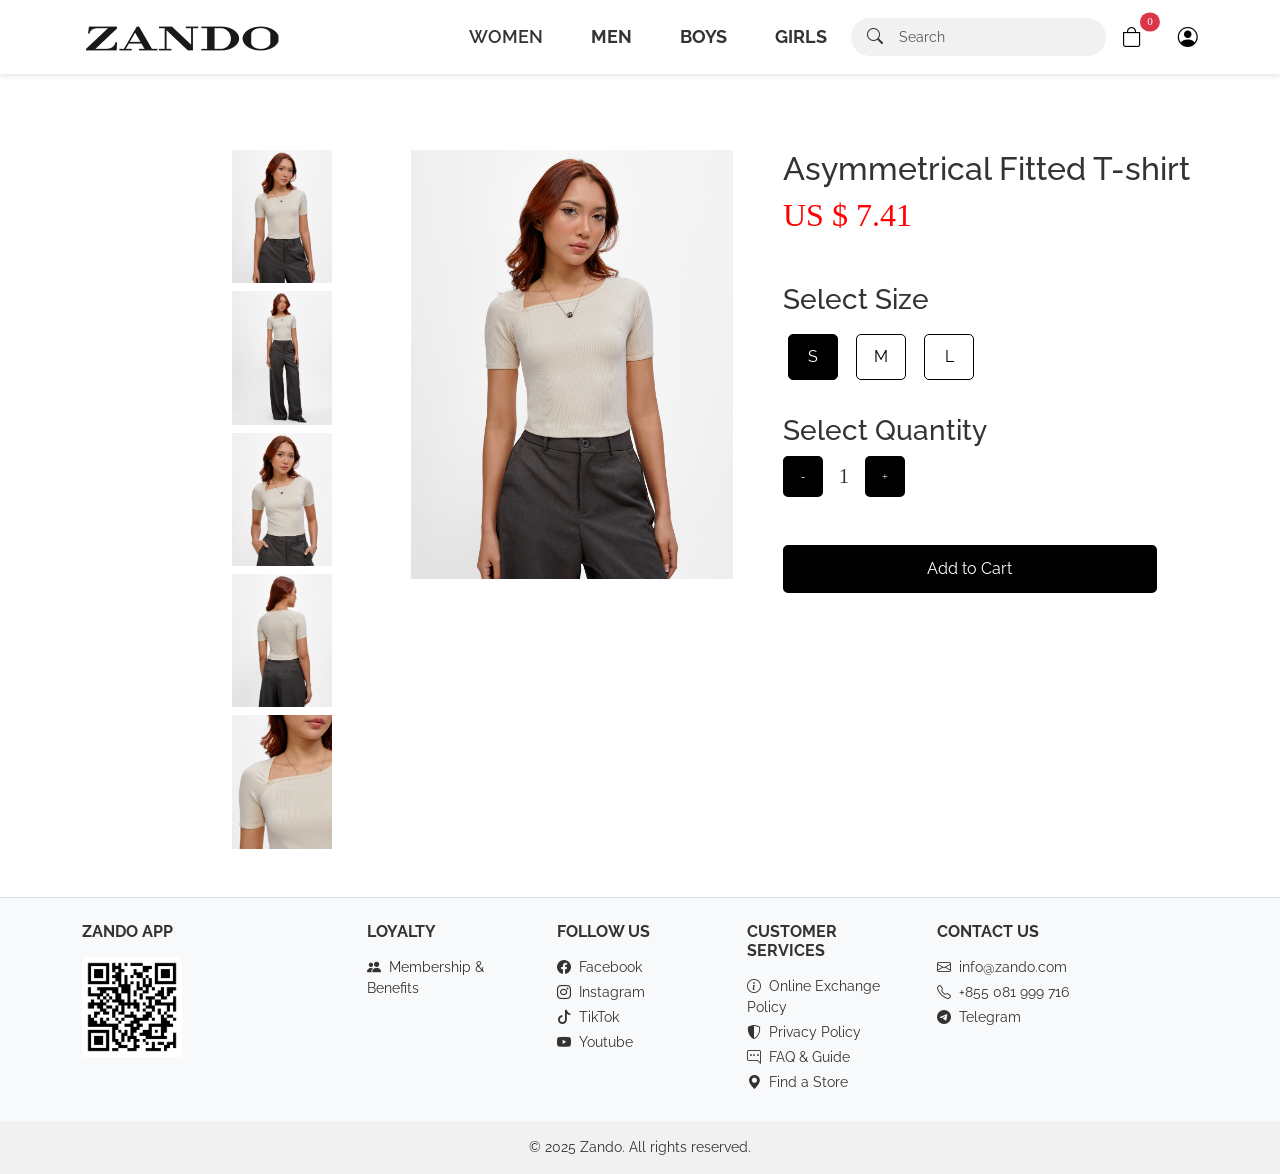
==== data.html @ 11d81c03 "Initial commit" ====
<!DOCTYPE html>
<html lang="en">

<head>
  <meta charset="UTF-8" />
  <meta name="viewport" content="width=device-width, initial-scale=1.0" />
  <title>Document</title>
  <link href="https://cdn.jsdelivr.net/npm/bootstrap@5.3.3/dist/css/bootstrap.min.css" rel="stylesheet">
  <link href="https://fonts.googleapis.com/css2?family=Raleway:wght@400;600&display=swap" rel="stylesheet">
  <link href="https://cdn.jsdelivr.net/npm/bootstrap-icons@1.10.5/font/bootstrap-icons.css" rel="stylesheet">
  <link href="https://cdn.jsdelivr.net/npm/aos@2.3.4/dist/aos.css" rel="stylesheet">
  <link rel="stylesheet" href="https://unpkg.com/swiper/swiper-bundle.min.css" />
  <link href="https://cdn.jsdelivr.net/npm/bootstrap@5.3.2/dist/css/bootstrap.min.css" rel="stylesheet">
  <script src="https://cdn.jsdelivr.net/npm/bootstrap@5.3.2/dist/js/bootstrap.bundle.min.js"></script>
  <link href="new_style.css" rel="stylesheet">
  <link rel="stylesheet" href="data.css" />
  <link rel="stylesheet" href="new_style.css" />
</head>

<body>
  <!-- Navbar -->
  <nav class="navbar navbar-expand-lg py-3">
    <div class="container d-flex justify-content-between align-items-center">
      <a class="navbar-brand" href="index.html"><img src="Pics/zando-logo-small.png" class="navbar-logo" /></a>

      <!-- Desktop Menu -->
      <div class="d-none d-lg-flex align-items-center" id="desktopMenu">
        <div class="collapse navbar-collapse" id="navbarContent">
          <ul class="navbar-nav gap-3">
            <li class="nav-item dropdown position-static">
              <a class="nav-link" href="#" role="button" style=" font-family: 'Raleway', sans-serif;">WOMEN</a>
              <div class="dropdown-mega container-fluid">
                <div class="row">
                  <div class="col">
                    <!-- <h6>Clothing</h6>
                  <a class="dropdown-item" href="#">All</a>
                  <a class="dropdown-item" href="#">Jeans</a>
                  <a class="dropdown-item" href="#">Tops</a>
                  <a class="dropdown-item" href="#">Dresses</a>
                  <a class="dropdown-item" href="#">Sportwear</a> -->
                  </div>
                  <div class="col">
                    <h6>Clothing</h6>
                    <a class="dropdown-item" href="NewInWomenAll.html">All</a>
                    <a class="dropdown-item" href="">Jeans</a>
                    <a class="dropdown-item" href="#">Tops</a>
                    <a class="dropdown-item" href="#">Dresses</a>
                    <a class="dropdown-item" href="#">Sportwear</a>
                  </div>
                  <div class="col">
                    <h6>Accessories</h6>
                    <a class="dropdown-item" href="#">All</a>
                    <a class="dropdown-item" href="#">Bags</a>
                    <a class="dropdown-item" href="#">Belts</a>
                    <a class="dropdown-item" href="#">Caps & Hats</a>
                  </div>
                </div>
              </div>
            </li>
            <li class="nav-item dropdown position-static">
              <a class="nav-link fw-bold" href="#" role="button">MEN</a>
              <div class="dropdown-mega container-fluid">
                <div class="row">
                  <div class="col">
                    <!-- <h6>New In</h6>
                  <a class="dropdown-item" href="#">All</a>
                  <a class="dropdown-item" href="#">Lifestyle</a>
                  <a class="dropdown-item" href="#">Casual</a>
                  <a class="dropdown-item" href="#">Sportlife</a> -->
                  </div>
                  <div class="col">
                    <h6>Clothing</h6>
                    <a class="dropdown-item" href="#">All</a>
                    <a class="dropdown-item" href="#">Jeans</a>
                    <a class="dropdown-item" href="#">T-Shirt</a>
                    <a class="dropdown-item" href="#">Sportwear</a>
                    <a class="dropdown-item" href="#">Jackets</a>
                  </div>
                  <div class="col">
                    <h6>Accessories</h6>
                    <a class="dropdown-item" href="#">All</a>
                    <a class="dropdown-item" href="#">Backpacks</a>
                    <a class="dropdown-item" href="#">Belts</a>
                    <a class="dropdown-item" href="#">Caps & Hats</a>
                  </div>
                </div>
              </div>
            </li>
            <li class="nav-item dropdown position-static">
              <a class="nav-link fw-bold" href="#" role="button">BOYS</a>
              <div class="dropdown-mega container-fluid">
                <div class="row">
                  <div class="col">
                    <!-- <h6>New In</h6>
                  <a class="dropdown-item" href="#">All</a>
                  <a class="dropdown-item" href="#">Lifestyle</a>
                  <a class="dropdown-item" href="#">Casual</a>
                  <a class="dropdown-item" href="#">Sportlife</a> -->
                  </div>
                  <div class="col">
                    <h6>Clothing</h6>
                    <a class="dropdown-item" href="#">T-Shirts</a>
                    <a class="dropdown-item" href="#">Shorts</a>
                    <a class="dropdown-item" href="#">Jackets</a>
                  </div>
                  <div class="col">
                    <h6>Shoes</h6>
                    <a class="dropdown-item" href="#">Sneakers</a>
                  </div>
                </div>
              </div>
            </li>
            <li class="nav-item dropdown position-static">
              <a class="nav-link fw-bold" href="#" role="button">GIRLS</a>
              <div class="dropdown-mega container-fluid">
                <div class="row">
                  <div class="col">
                    <!-- <h6>New In</h6>
                  <a class="dropdown-item" href="#">All</a>
                  <a class="dropdown-item" href="#">Lifestyle</a>
                  <a class="dropdown-item" href="#">Casual</a>
                  <a class="dropdown-item" href="#">Sportlife</a> -->
                  </div>
                  <div class="col">
                    <h6>Clothing</h6>
                    <a class="dropdown-item" href="#">Dresses</a>
                    <a class="dropdown-item" href="#">Jeans</a>
                    <a class="dropdown-item" href="#">Shirts</a>
                  </div>
                  <div class="col">
                    <h6>Shoes</h6>
                    <a class="dropdown-item" href="#">Sandals</a>
                    <a class="dropdown-item" href="#">Sneakers</a>
                  </div>
                </div>
              </div>
            </li>
          </ul>
        </div>

        <div class="d-flex align-items-center gap-3">
          <!-- Search Bar -->
          <div class="position-relative">
            <input type="text" class="form-control search-input-desktop ps-5" placeholder="Search"
              data-bs-toggle="modal" data-bs-target="#searchModal" readonly />
            <i class="bi bi-search position-absolute top-50 start-0 translate-middle-y ms-3"></i>
          </div>

          <!-- Cart Icon with Badge -->
          <a class="position-relative" data-bs-toggle="offcanvas" href="#cartOffcanvas" role="button"
            aria-controls="cartOffcanvas">
            <i class="bi bi-bag me-2 fs-5" style="color: black;"></i>
            <span id="cart-count"
              class="position-absolute top-0 start-100 translate-middle badge rounded-pill bg-danger cart-number fw-light">
              0
            </span>

          </a>

          <a href="#" class="cart-icon"><i class="bi bi-person-circle fs-5" style="color: black;"
              onclick="openModal()"></i></a>
        </div>

        <!-- Hamburger (Mobile Only) -->
        <button class="navbar-toggler text-black d-lg-none" type="button" onclick="toggleMenu()">☰</button>
      </div>
  </nav>
  <!-- Fullscreen Mobile Menu -->
  <div class="fullscreen-menu d-lg-none" id="fullscreenMenu">
    <div class="search-bar position-relative">
      <input type="text" class="search-input ps-5" placeholder="Search">
      <i class="bi bi-search position-absolute top-50 start-0 translate-middle-y ms-3"></i>
    </div>
    <span class="close-btn" onclick="toggleMenu()">✖️</span>
    <ul class="text-center mt-5">
      <li><a href="#" class="nav-link">WOMEN</a></li>
      <li><a href="#" class="nav-link">MEN</a></li>
      <li><a href="#" class="nav-link">BOYS</a></li>
      <li><a href="#" class="nav-link">GIRLS</a></li>
      <li><a href="#" class="nav-link">LOGIN</a></li>
      <li><a href="#" class="nav-link">REGISTER</a></li>
    </ul>
  </div>

  <!-- Modal -->
  <div class="modal fade" id="searchModal" tabindex="-1" aria-hidden="true">
    <div class="modal-dialog" style="max-width: 100%; margin: 0;">
      <div class="modal-content border-0 rounded-0" style="height: 20vh;">
        <div class="modal-body d-flex align-items-center justify-content-center h-100">
          <div class="w-75 position-relative">
            <input type="text" class="form-control border-0 border-bottom shadow-none fs-4 pe-5"
              placeholder="What are you searching for?" autofocus>
            <div class="position-absolute top-50 end-0 translate-middle-y me-2 d-flex gap-3">
              <i class="bi bi-search fs-5" style="cursor:pointer;"></i>
              <i class="bi bi-x-lg fs-5" style="cursor:pointer;" data-bs-dismiss="modal"></i>
            </div>
          </div>
        </div>
      </div>
    </div>
  </div>

  <div class="main">
    <div class="container">
      <div class="row1">

        <!-- Left Column: Thumbnails -->
        <div class="col-lg-3 d-flex">
          <div class="item-image d-flex flex-column gap-2">
            <img id="img1" src="Pics/women/a5.jpg" class="img-css" alt="Thumbnail 1" />
            <img id="img2" src="Pics/women/a6.jpg" class="img-css" alt="Thumbnail 2" />
            <img id="img3" src="Pics/women/a7.jpg" class="img-css" alt="Thumbnail 3" />
            <img id="img4" src="Pics/women/a8.jpg" class="img-css" alt="Thumbnail 4" />
            <img id="img5" src="Pics/women/a9.jpg" class="img-css" alt="Thumbnail 5" />
          </div>
        </div>

        <!-- Center Column: Main Image -->
        <div class="col-lg-4 d-flex justify-content-center align-items-start">
          <div class="imgbig">
            <img id="show" src="Pics/women/a5.jpg" class="imgbig-css" alt="Main Product Image" />
          </div>
        </div>

        <!-- Right Column: Product Info -->
        <div class="col-lg-5">
          <div class="title">
            <!-- Product Title and Price -->
            <h2 id="title" class="product-title">Unisex Printed T-Shirt</h2>
            <h2 id="price" class="price txt-cards" style="font-size: 2rem;">US &#36; 7.41</h2>

            <!-- Size Selection -->
            <div class="select-size mt-5">
              <h3>Select Size</h3>
              <div class="size d-flex gap-2" id="sizeSelect">
                <button id="btn1" class="size-btn pro-size-btn-border" data-size="S">S</button>
                <button id="btn2" class="size-btn" data-size="M">M</button>
                <button id="btn3" class="size-btn" data-size="L">L</button>
              </div>
            </div>

            <!-- Quantity Selection -->
            <div class="select-quantity mt-4">
              <h3>Select Quantity</h3>
              <div class="quantity d-flex align-items-center gap-3">
                <button id="decreaseQty" class="btn add-to-cart-btn cart-number border-hover"
                  style="max-width: 40px;">-</button>
                <span id="quantityDisplay" class="fs-5 cart-number">1</span>
                <button id="increaseQty" class="btn add-to-cart-btn cart-number border-hover"
                  style="max-width: 40px;">+</button>
              </div>
            </div>

            <style>
              .border-hover:hover {
                border: 2px solid #000;
                /* Add border on hover */
              }
            </style>



            <!-- Add to Cart -->
            <div class="add-to-cart mt-5">
              <button id="addCartBtn" class="add-to-cart-btn">Add to Cart</button>
            </div>
          </div>
        </div>

      </div>
    </div>
  </div>

  <!-- Footer -->
  <footer class="bg-light text-center text-lg-start mt-5 border-top pt-4">
    <div class="container text-center text-md-start">
      <div class="row">
        <div class="col-md-3 mb-4">
          <h6 class="fw-bold mb-3">ZANDO APP</h6>
          <img src="Pics/qr_code_app.png" alt="QR Code" class="img-fluid" width="100">
        </div>
        <div class="col-md-2 mb-4">
          <h6 class="fw-bold mb-3">LOYALTY</h6>
          <p class="small"><i class="bi bi-people-fill me-2"></i>Membership & Benefits</p>
        </div>
        <div class="col-md-2 mb-4">
          <h6 class="fw-bold mb-3">FOLLOW US</h6>
          <p class="small mb-1"><i class="bi bi-facebook me-2"></i>Facebook</p>
          <p class="small mb-1"><i class="bi bi-instagram me-2"></i>Instagram</p>
          <p class="small mb-1"><i class="bi bi-tiktok me-2"></i>TikTok</p>
          <p class="small mb-1"><i class="bi bi-youtube me-2"></i>Youtube</p>
        </div>
        <div class="col-md-2 mb-4">
          <h6 class="fw-bold mb-3">CUSTOMER SERVICES</h6>
          <p class="small mb-1"><i class="bi bi-info-circle me-2"></i>Online Exchange Policy</p>
          <p class="small mb-1"><i class="bi bi-shield-shaded me-2"></i>Privacy Policy</p>
          <p class="small mb-1"><i class="bi bi-chat-right-dots me-2"></i>FAQ & Guide</p>
          <p class="small mb-1"><i class="bi bi-geo-alt-fill me-2"></i>Find a Store</p>
        </div>
        <div class="col-md-3 mb-4">
          <h6 class="fw-bold mb-3">CONTACT US</h6>
          <p class="small mb-1"><i class="bi bi-envelope me-2"></i>info@zando.com</p>
          <p class="small mb-1"><i class="bi bi-telephone me-2"></i>+855 081 999 716</p>
          <p class="small mb-1"><i class="bi bi-telegram me-2"></i>Telegram</p>
        </div>
      </div>
    </div>

    <div class="text-center p-3 small" style="background-color: #f1f1f1;">
      © 2025 Zando. All rights reserved.
    </div>
  </footer>

  <div class="offcanvas offcanvas-end" tabindex="-1" id="cartOffcanvas" aria-labelledby="cartOffcanvasLabel"
    style="width: 30%;">
    <div class="offcanvas-header">
      <h5 class="offcanvas-title" id="cartOffcanvasLabel">
        <i class="bi bi-cart me-2"></i>Your Cart
      </h5>
      <button type="button" class="btn-close" data-bs-dismiss="offcanvas" aria-label="Close"></button>
    </div>

    <div class="offcanvas-body">
      <div id="cart-items">
        <p>Your cart items will appear here.</p>
      </div>

      <div id="cart-total" class="text-end fw-bold fs-5 border-top pt-2 mt-3" style="font-family: sans-serif;">Total:
        $0.00</div>
    </div>
  </div>

  <script>
    document.addEventListener("DOMContentLoaded", () => {
      const addCartBtn = document.getElementById("addCartBtn");
      const title = document.getElementById("title").innerText.trim();
      const priceText = document.getElementById("price").innerText.trim();
      const price = parseFloat(priceText.replace(/[^0-9.]/g, ""));
      const showImg = document.getElementById("show");
      const sizeSelect = document.getElementById("sizeSelect");
      const cartItems = document.getElementById("cart-items");
      const cartCount = document.getElementById("cart-count");
      const quantityDisplay = document.getElementById("quantityDisplay");
      const decreaseQty = document.getElementById("decreaseQty");
      const increaseQty = document.getElementById("increaseQty");
      const cartTotal = document.getElementById("cart-total"); // Optional, if showing total

      let quantity = 1;
      let selectedSize = null;
      let cart = JSON.parse(localStorage.getItem("cart")) || [];

      // Quantity adjustment
      decreaseQty.addEventListener("click", () => {
        if (quantity > 1) {
          quantity--;
          quantityDisplay.textContent = quantity;
        }
      });

      increaseQty.addEventListener("click", () => {
        quantity++;
        quantityDisplay.textContent = quantity;
      });

      // Handle size button selection
      sizeSelect.addEventListener("click", (e) => {
        if (e.target.tagName === "BUTTON") {
          selectedSize = e.target.getAttribute("data-size");

          // Toggle active state
          sizeSelect.querySelectorAll("button").forEach(btn => btn.classList.remove("active"));
          e.target.classList.add("active");
        }
      });

      // Update cart badge
      function updateCartCount() {
        cartCount.textContent = cart.length;
      }

      // Calculate and show total price
      function updateCartTotal() {
        const total = cart.reduce((sum, item) => sum + item.price * item.quantity, 0);
        if (cartTotal) {
          cartTotal.textContent = `Total: $${total.toFixed(2)}`;
        }
      }

      // Render all items in cart
      function renderCartItems() {
        cartItems.innerHTML = "";

        cart.forEach((item, index) => {
          const itemDiv = document.createElement("div");
          itemDiv.classList.add("d-flex", "align-items-center", "mb-3");

          itemDiv.innerHTML = `
          <div class="d-flex align-items-start w-100">
            <img src="${item.image}" alt="${item.title}" width="200px"; height="auto" class="me-3">
            <div class="flex-grow-1">
              <h6 class="mb-1">${item.title}</h6>
              <small class="text-muted d-block">Size: ${item.size}</small>
              <small class="text-muted d-block">Unit Price: $${item.price.toFixed(2)}</small>
              <small class="text-muted d-block">Quantity: ${item.quantity}</small>
              <strong class="d-block mt-1">Total: $${(item.price * item.quantity).toFixed(2)}</strong>
            </div>
            <button class="btn btn-sm btn-outline-danger ms-3 remove-btn" data-index="${index}" title="Remove">
              <i class="bi bi-trash"></i>
            </button>
          </div>
        `;

          cartItems.appendChild(itemDiv);
        });

        // Attach remove listeners
        document.querySelectorAll(".remove-btn").forEach(btn => {
          btn.addEventListener("click", e => {
            const index = e.currentTarget.getAttribute("data-index");
            cart.splice(index, 1);
            localStorage.setItem("cart", JSON.stringify(cart));
            updateCartCount();
            updateCartTotal();
            renderCartItems();
          });
        });
      }

      // Add to cart logic
      addCartBtn.addEventListener("click", () => {
        if (!selectedSize) {
          alert("Please select a size.");
          return;
        }

        const existingIndex = cart.findIndex(
          item => item.title === title && item.size === selectedSize
        );

        if (existingIndex > -1) {
          cart[existingIndex].quantity += quantity;
        } else {
          cart.push({
            title,
            price,
            image: showImg.src,
            quantity,
            size: selectedSize
          });
        }

        localStorage.setItem("cart", JSON.stringify(cart));
        updateCartCount();
        updateCartTotal();
        renderCartItems();
      });

      // Init
      quantityDisplay.textContent = quantity;
      updateCartCount();
      updateCartTotal();
      renderCartItems();
    });
  </script>

  <script src="indexData.js"></script>
  <script src="data.js"></script>

</body>

</html>
---- new_style.css ----
body {
    font-family: 'Raleway', sans-serif;
    background-color: #ffffff;
    color: #333;
    margin: 0;
    padding: 0;
}
.txt-cards {
   font-family: poppins;
   font-size: 1.1rem;
}

/* Navbar Styles */
.navbar {
    background-color: #ffffff;
    box-shadow: 0 2px 5px rgba(0, 0, 0, 0.1);
    position: fixed;
    top: 0;
    width: 100%;
    z-index: 1000;
}

.navbar-brand,
.nav-link {
    color: #333 !important;
    font-weight: 600;
    font-size: 1.1rem;
}

.navbar-toggler {
    border: none;
    font-size: 1.5rem;
}

.navbar-logo {
    max-width: 200px;
    height: auto;
}

/* Nav Links Hover Effect */
.nav-link {
    position: relative;
    overflow: hidden;
    margin-right: 1rem;
}

.nav-link::after {
    content: '';
    position: absolute;
    width: 0;
    height: 2px;
    bottom: 0;
    left: 0;
    background-color: blue;
    transition: width 0.4s ease;
}

.nav-link:hover::after {
    width: 100%;
}

/* Search Input Desktop */
.search-input-desktop {
    border: none;
    border-radius: 30px;
    background-color: #f1f1f1;
    color: #333;
    padding: 8px 15px;
    margin-right: 15px;
    font-size: 0.9rem;
    outline: none;
}

/* Cart & Profile Icons */
.cart-icon {
    color: #333;
    font-size: 1.4rem;
    position: relative;
    margin-left: 0.75rem;
}

/* Fullscreen Mobile Menu */
.fullscreen-menu {
    position: fixed;
    top: 0;
    left: 0;
    height: 100vh;
    width: 100%;
    background: rgba(255, 255, 255, 0.95);
    display: none;
    flex-direction: column;
    align-items: center;
    justify-content: center;
    transform: translateY(-100%);
    transition: transform 0.5s ease, opacity 0.4s ease;
    opacity: 0;
    z-index: 9999;
}

.fullscreen-menu.show {
    display: flex;
    transform: translateY(0);
    opacity: 1;
}

.fullscreen-menu ul {
    list-style: none;
    padding: 0;
    margin: 0;
}

.fullscreen-menu li {
    margin: 1rem 0;
    opacity: 0;
    transform: translateY(30px);
    animation: fadeInUp 0.5s forwards;
}

.fullscreen-menu li:nth-child(1) { animation-delay: 0.1s; }
.fullscreen-menu li:nth-child(2) { animation-delay: 0.2s; }
.fullscreen-menu li:nth-child(3) { animation-delay: 0.3s; }
.fullscreen-menu li:nth-child(4) { animation-delay: 0.4s; }
.fullscreen-menu li:nth-child(5) { animation-delay: 0.5s; }
.fullscreen-menu li:nth-child(6) { animation-delay: 0.6s; }

@keyframes fadeInUp {
    to {
        opacity: 1;
        transform: translateY(0);
    }
}

/* Mobile Menu Search Bar */
.search-bar {
    margin-top: 2rem;
}

.search-input {
    width: 300px;
    max-width: 80vw;
    padding: 10px 15px;
    border-radius: 50px;
    border: none;
    outline: none;
    background-color: #f1f1f1;
    color: #333;
    font-size: 1rem;
}
.search-form {
    display: flex;
    align-items: center;
    column-gap: 5rem;
    background-color: #f1f1f1;
    box-shadow: hsla(230, 75%, 15%, .2);
    padding-inline: 1rem;
    border-radius: .5rem;
    transform: translateY(-1rem);
    transition: tranfform .4s;
}

.close-btn {
    position: absolute;
    top: 20px;
    right: 25px;
    font-size: 2rem;
    color: #333;
    cursor: pointer;
}

@media (min-width: 992px) {
    .fullscreen-menu {
        display: none !important;
    }
}

  .dropdown-mega {
    position: absolute;
    left: 0;
    right: 0;
    top: 100%;
    width: 100%;
    padding: 2rem;
    background: #fff;
    box-shadow: 0 4px 10px rgba(0, 0, 0, 0.1);
    opacity: 0;
    visibility: hidden;
    transform: translateY(10px);
    transition: all 0.4s ease;
    z-index: 1000;
  }
  
  .nav-item.dropdown:hover .dropdown-mega {
    opacity: 1;
    visibility: visible;
    transform: translateY(0);
  }
  
  .dropdown-mega h6 {
    font-weight: bold;
    margin-bottom: 1rem;
  }
  
  .dropdown-mega .col {
    min-width: 200px;
  }
  
  @media (max-width: 991.98px) {
    .dropdown-mega {
      display: none !important;
    }
  }
  .animate-fade-in {
    animation: fadeIn 1.2s ease-in;
  }
  .animate-fade-up {
    animation: fadeUp 1s ease-in;
  }
  @keyframes fadeIn {
    from { opacity: 0; }
    to { opacity: 1; }
  }
  @keyframes fadeUp {
    from { opacity: 0; transform: translateY(30px); }
    to { opacity: 1; transform: translateY(0); }
  }
  .product-card {
    transition: transform 0.3s ease, box-shadow 0.3s ease;
  }
  .product-card:hover {
    transform: translateY(-5px);
    /* box-shadow: 0 8px 20px rgba(0,0,0,0.1); */
  }
  .card {
    transition: transform 0.3s ease, box-shadow 0.3s ease;
}
.card:hover {
    transform: translateY(-5px);
    /* box-shadow: 0 8px 16px rgba(0,0,0,0.15); */
}
img {
    transition: all 0.5s ease in-out;   
}


@media screen and (max-width: 768px) {
    .navbar-brand {
        font-size: 1.2rem;
    }
    .nav-link {
        font-size: 0.9rem;
    }
    .search-input-desktop {
        width: 80%;
        margin-right: 0;
    }
    .cart-icon {
        font-size: 1.2rem;
    }
    .fullscreen-menu ul li {
        font-size: 1.2rem;
    }
    .swiper-slide{
      width: 20%;
    }
  
}


::-webkit-scrollbar{
  width: 0;
}


.swiper-button-next::after,
.swiper-button-prev::after {
  font-size: 24px; /* adjust this to make ">" or "<" bigger or smaller */
  color: white;    /* optional: color of the arrow */
}
.carousel-btn-group {
    top: 85%; /* lower position */
    transform: translate(-50%, -50%);
    z-index: 10;
  }
  .carousel-btn-group a {
    min-width: 140px;
    min-height: 45px;
    text-align: center;
    transition: all 0.5s ease;
    opacity: 0;
    transform: translateY(20px);
  }

  .carousel-item.active .carousel-btn-group a {
    opacity: 1;
    transform: translateY(0);
  }
  .modal-content {
    background-color: white;
    padding: 3rem 1rem;
  }

  .modal input::placeholder {
    color: gray;
    opacity: 0.7;
  }
  .hover-button {
    padding: 12px 24px;
    font-size: 16px;
    color: white;
    background-color: #007bff00;
    border: none;
    border-radius: 8px;
    cursor: pointer;
    transition: all 0.3s ease;
    box-shadow: 0 4px 6px rgba(0, 0, 0, 0.1);
  }
  
  .hover-button:hover {
    background-color: #0056b3;
    transform: scale(1.05);
    box-shadow: 0 6px 12px rgba(0, 0, 0, 0.15);
  }
  
.btn-carousel{
  z-index: -1;
  background: transparent; border: 3px solid #fff; font-size: 16px; padding: 9px 40px; box-shadow: 0 0 10px;
}

  @media screen and (max-width: 768px) {  
.btn-carousel{
  font-size: 0.8rem;
  padding: 0.5rem 1rem;
}
.carousel-btn-group a{
  min-width: 130px;
  min-height: 20px;
  width: 100%;
  }
}
/* login form */
.dropdown-item {
  transition: background-color 0.3s ease, color 0.3s ease, padding-left 0.3s ease;
}

.dropdown-item:hover {
  background-color: #f8f9fa;
  color: #000;
  padding-left: 1.5rem;
}
.category-link {
  display: block;
  padding: 0.4rem 0;
  color: #1a1a1a;
  transition: color 0.3s ease, padding-left 0.3s ease;
}

.category-link:hover {
  color: #007bff;
  padding-left: 1.5rem;
  background-color: #f8f9fa;
}

.product-card {
  transition: transform 0.3s ease, box-shadow 0.3s ease;
}

.product-card:hover {
  transform: translateY(-5px);
  box-shadow: 0 8px 16px rgba(0, 0, 0, 0.1);
}
 /* Fixed Sidebar only on md and above */
 @media (min-width: 768px) {
  .fixed-sidebar {
    position: sticky;
    top: 80px;
    height: calc(100vh - 80px);
    overflow-y: auto;
  }
}

/* On small screens, sidebar stacks and behaves normally */
@media (max-width: 767.98px) {
  .fixed-sidebar {
    position: static !important;
    height: auto;
    top: auto;
  }
}

/* Adjust spacing below navbar */
.mt-custom {
  margin-top: 60px;
}
.card-img-top {
  width: 100%;
  height: 500px; /* or any height that fits your layout */
  object-fit: cover;
}
.cart-number {
  font-family: poppins;
  font-size: 0.7rem;
}
.modal-content {
  border-radius: 0;
  padding: 1.5rem;
}
.tab-header {
  font-weight: bold;
  margin-right: 20px;
  cursor: pointer;
}
.tab-header.active {
  border-bottom: 3px solid black;
}
.form-control,
.form-select {
  /* border-radius: 0;
  border: 1px solid #000; */
}
.btn-black {
  background-color: #000;
  color: #fff;
  border: none;
  border-radius: 0;
}
.facebook-btn {
  border: 1px solid black;
  background-color: #fff;
  color: #000;
  border-radius: 0;
}
.facebook-btn i {
  margin-right: 6px;
}
.input-label {
  font-weight: 500;
}
.modal-header {
  border-bottom: none;
}
---- data.css ----
.row1 {
  display: flex;
  height: auto;
  margin-top: 150px;
}
.col-lg-3 {
  display: flex;
}
.item-image {
  width: 100px;
  margin-left: 150px;
  /* display: flex; */
}

.img-css {
  width: 100%;
}
.imgbig {
  width: 510px;
  margin-left: 50px;
}
.imgbig-css {
  width: 100%;
}

.price {
  color: red;
}
.title {
  margin-left: 50px;
}

.img-color {
  display: flex;
  width: 100px;
}
.col img {
  margin-right: 10px;
  width: 100px;
}

.size-btn {
  background-color: white;
  color: black;
  border-radius: 5px;
  padding: 10px 10px;
  margin: 10px 5px;
  border: 1.5px solid #000000;
  cursor: pointer;
  width: 50px;
}
.size-btn:hover {
  text-align: center;
  background-color: rgb(0, 0, 0);
  color: white;
  /* color: rgb(0, 0, 0); */
}

.size-btn:active {
  opacity: 0.3;
}

.pro-size-btn-border {
  color: white;
  border: none;
  border-radius: 5px;
  background-color: rgb(0, 0, 0);

  border: 1.5px solid #000000;
}

.add-to-cart-btn {
  border: 2px solid #000000;
  text-align: center;
  background-color: black;
  color: white;
  border-radius: 5px;
  padding: 10px 10px;
  cursor: pointer;
  width: 90%;
  transition: all 0.3s ease;
}

.add-to-cart-btn:hover {
  text-align: center;
  background-color: rgb(255, 255, 255);
  color: rgb(0, 0, 0);
}

.add-to-cart-btn:active {
  opacity: 0.3;
}
---- new_style.css ----
body {
    font-family: 'Raleway', sans-serif;
    background-color: #ffffff;
    color: #333;
    margin: 0;
    padding: 0;
}
.txt-cards {
   font-family: poppins;
   font-size: 1.1rem;
}

/* Navbar Styles */
.navbar {
    background-color: #ffffff;
    box-shadow: 0 2px 5px rgba(0, 0, 0, 0.1);
    position: fixed;
    top: 0;
    width: 100%;
    z-index: 1000;
}

.navbar-brand,
.nav-link {
    color: #333 !important;
    font-weight: 600;
    font-size: 1.1rem;
}

.navbar-toggler {
    border: none;
    font-size: 1.5rem;
}

.navbar-logo {
    max-width: 200px;
    height: auto;
}

/* Nav Links Hover Effect */
.nav-link {
    position: relative;
    overflow: hidden;
    margin-right: 1rem;
}

.nav-link::after {
    content: '';
    position: absolute;
    width: 0;
    height: 2px;
    bottom: 0;
    left: 0;
    background-color: blue;
    transition: width 0.4s ease;
}

.nav-link:hover::after {
    width: 100%;
}

/* Search Input Desktop */
.search-input-desktop {
    border: none;
    border-radius: 30px;
    background-color: #f1f1f1;
    color: #333;
    padding: 8px 15px;
    margin-right: 15px;
    font-size: 0.9rem;
    outline: none;
}

/* Cart & Profile Icons */
.cart-icon {
    color: #333;
    font-size: 1.4rem;
    position: relative;
    margin-left: 0.75rem;
}

/* Fullscreen Mobile Menu */
.fullscreen-menu {
    position: fixed;
    top: 0;
    left: 0;
    height: 100vh;
    width: 100%;
    background: rgba(255, 255, 255, 0.95);
    display: none;
    flex-direction: column;
    align-items: center;
    justify-content: center;
    transform: translateY(-100%);
    transition: transform 0.5s ease, opacity 0.4s ease;
    opacity: 0;
    z-index: 9999;
}

.fullscreen-menu.show {
    display: flex;
    transform: translateY(0);
    opacity: 1;
}

.fullscreen-menu ul {
    list-style: none;
    padding: 0;
    margin: 0;
}

.fullscreen-menu li {
    margin: 1rem 0;
    opacity: 0;
    transform: translateY(30px);
    animation: fadeInUp 0.5s forwards;
}

.fullscreen-menu li:nth-child(1) { animation-delay: 0.1s; }
.fullscreen-menu li:nth-child(2) { animation-delay: 0.2s; }
.fullscreen-menu li:nth-child(3) { animation-delay: 0.3s; }
.fullscreen-menu li:nth-child(4) { animation-delay: 0.4s; }
.fullscreen-menu li:nth-child(5) { animation-delay: 0.5s; }
.fullscreen-menu li:nth-child(6) { animation-delay: 0.6s; }

@keyframes fadeInUp {
    to {
        opacity: 1;
        transform: translateY(0);
    }
}

/* Mobile Menu Search Bar */
.search-bar {
    margin-top: 2rem;
}

.search-input {
    width: 300px;
    max-width: 80vw;
    padding: 10px 15px;
    border-radius: 50px;
    border: none;
    outline: none;
    background-color: #f1f1f1;
    color: #333;
    font-size: 1rem;
}
.search-form {
    display: flex;
    align-items: center;
    column-gap: 5rem;
    background-color: #f1f1f1;
    box-shadow: hsla(230, 75%, 15%, .2);
    padding-inline: 1rem;
    border-radius: .5rem;
    transform: translateY(-1rem);
    transition: tranfform .4s;
}

.close-btn {
    position: absolute;
    top: 20px;
    right: 25px;
    font-size: 2rem;
    color: #333;
    cursor: pointer;
}

@media (min-width: 992px) {
    .fullscreen-menu {
        display: none !important;
    }
}

  .dropdown-mega {
    position: absolute;
    left: 0;
    right: 0;
    top: 100%;
    width: 100%;
    padding: 2rem;
    background: #fff;
    box-shadow: 0 4px 10px rgba(0, 0, 0, 0.1);
    opacity: 0;
    visibility: hidden;
    transform: translateY(10px);
    transition: all 0.4s ease;
    z-index: 1000;
  }
  
  .nav-item.dropdown:hover .dropdown-mega {
    opacity: 1;
    visibility: visible;
    transform: translateY(0);
  }
  
  .dropdown-mega h6 {
    font-weight: bold;
    margin-bottom: 1rem;
  }
  
  .dropdown-mega .col {
    min-width: 200px;
  }
  
  @media (max-width: 991.98px) {
    .dropdown-mega {
      display: none !important;
    }
  }
  .animate-fade-in {
    animation: fadeIn 1.2s ease-in;
  }
  .animate-fade-up {
    animation: fadeUp 1s ease-in;
  }
  @keyframes fadeIn {
    from { opacity: 0; }
    to { opacity: 1; }
  }
  @keyframes fadeUp {
    from { opacity: 0; transform: translateY(30px); }
    to { opacity: 1; transform: translateY(0); }
  }
  .product-card {
    transition: transform 0.3s ease, box-shadow 0.3s ease;
  }
  .product-card:hover {
    transform: translateY(-5px);
    /* box-shadow: 0 8px 20px rgba(0,0,0,0.1); */
  }
  .card {
    transition: transform 0.3s ease, box-shadow 0.3s ease;
}
.card:hover {
    transform: translateY(-5px);
    /* box-shadow: 0 8px 16px rgba(0,0,0,0.15); */
}
img {
    transition: all 0.5s ease in-out;   
}


@media screen and (max-width: 768px) {
    .navbar-brand {
        font-size: 1.2rem;
    }
    .nav-link {
        font-size: 0.9rem;
    }
    .search-input-desktop {
        width: 80%;
        margin-right: 0;
    }
    .cart-icon {
        font-size: 1.2rem;
    }
    .fullscreen-menu ul li {
        font-size: 1.2rem;
    }
    .swiper-slide{
      width: 20%;
    }
  
}


::-webkit-scrollbar{
  width: 0;
}


.swiper-button-next::after,
.swiper-button-prev::after {
  font-size: 24px; /* adjust this to make ">" or "<" bigger or smaller */
  color: white;    /* optional: color of the arrow */
}
.carousel-btn-group {
    top: 85%; /* lower position */
    transform: translate(-50%, -50%);
    z-index: 10;
  }
  .carousel-btn-group a {
    min-width: 140px;
    min-height: 45px;
    text-align: center;
    transition: all 0.5s ease;
    opacity: 0;
    transform: translateY(20px);
  }

  .carousel-item.active .carousel-btn-group a {
    opacity: 1;
    transform: translateY(0);
  }
  .modal-content {
    background-color: white;
    padding: 3rem 1rem;
  }

  .modal input::placeholder {
    color: gray;
    opacity: 0.7;
  }
  .hover-button {
    padding: 12px 24px;
    font-size: 16px;
    color: white;
    background-color: #007bff00;
    border: none;
    border-radius: 8px;
    cursor: pointer;
    transition: all 0.3s ease;
    box-shadow: 0 4px 6px rgba(0, 0, 0, 0.1);
  }
  
  .hover-button:hover {
    background-color: #0056b3;
    transform: scale(1.05);
    box-shadow: 0 6px 12px rgba(0, 0, 0, 0.15);
  }
  
.btn-carousel{
  z-index: -1;
  background: transparent; border: 3px solid #fff; font-size: 16px; padding: 9px 40px; box-shadow: 0 0 10px;
}

  @media screen and (max-width: 768px) {  
.btn-carousel{
  font-size: 0.8rem;
  padding: 0.5rem 1rem;
}
.carousel-btn-group a{
  min-width: 130px;
  min-height: 20px;
  width: 100%;
  }
}
/* login form */
.dropdown-item {
  transition: background-color 0.3s ease, color 0.3s ease, padding-left 0.3s ease;
}

.dropdown-item:hover {
  background-color: #f8f9fa;
  color: #000;
  padding-left: 1.5rem;
}
.category-link {
  display: block;
  padding: 0.4rem 0;
  color: #1a1a1a;
  transition: color 0.3s ease, padding-left 0.3s ease;
}

.category-link:hover {
  color: #007bff;
  padding-left: 1.5rem;
  background-color: #f8f9fa;
}

.product-card {
  transition: transform 0.3s ease, box-shadow 0.3s ease;
}

.product-card:hover {
  transform: translateY(-5px);
  box-shadow: 0 8px 16px rgba(0, 0, 0, 0.1);
}
 /* Fixed Sidebar only on md and above */
 @media (min-width: 768px) {
  .fixed-sidebar {
    position: sticky;
    top: 80px;
    height: calc(100vh - 80px);
    overflow-y: auto;
  }
}

/* On small screens, sidebar stacks and behaves normally */
@media (max-width: 767.98px) {
  .fixed-sidebar {
    position: static !important;
    height: auto;
    top: auto;
  }
}

/* Adjust spacing below navbar */
.mt-custom {
  margin-top: 60px;
}
.card-img-top {
  width: 100%;
  height: 500px; /* or any height that fits your layout */
  object-fit: cover;
}
.cart-number {
  font-family: poppins;
  font-size: 0.7rem;
}
.modal-content {
  border-radius: 0;
  padding: 1.5rem;
}
.tab-header {
  font-weight: bold;
  margin-right: 20px;
  cursor: pointer;
}
.tab-header.active {
  border-bottom: 3px solid black;
}
.form-control,
.form-select {
  /* border-radius: 0;
  border: 1px solid #000; */
}
.btn-black {
  background-color: #000;
  color: #fff;
  border: none;
  border-radius: 0;
}
.facebook-btn {
  border: 1px solid black;
  background-color: #fff;
  color: #000;
  border-radius: 0;
}
.facebook-btn i {
  margin-right: 6px;
}
.input-label {
  font-weight: 500;
}
.modal-header {
  border-bottom: none;
}
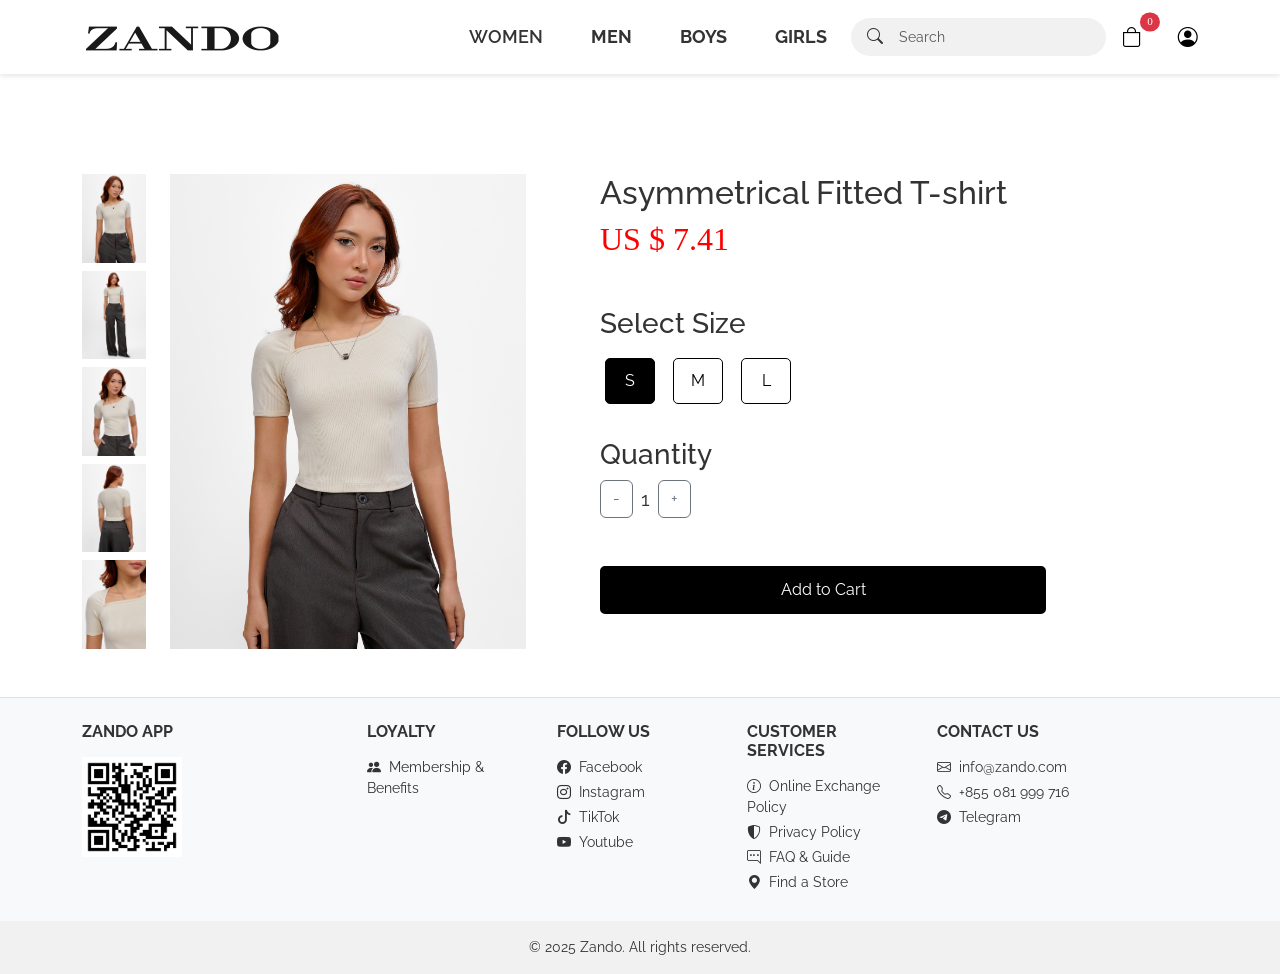
==== commit c81fc348: "Initial commit" ====
--- a/data.html
+++ b/data.html
@@ -1,169 +1,165 @@
 <!DOCTYPE html>
 <html lang="en">
-
-<head>
-  <meta charset="UTF-8" />
-  <meta name="viewport" content="width=device-width, initial-scale=1.0" />
-  <title>Document</title>
-  <link href="https://cdn.jsdelivr.net/npm/bootstrap@5.3.3/dist/css/bootstrap.min.css" rel="stylesheet">
-  <link href="https://fonts.googleapis.com/css2?family=Raleway:wght@400;600&display=swap" rel="stylesheet">
-  <link href="https://cdn.jsdelivr.net/npm/bootstrap-icons@1.10.5/font/bootstrap-icons.css" rel="stylesheet">
-  <link href="https://cdn.jsdelivr.net/npm/aos@2.3.4/dist/aos.css" rel="stylesheet">
-  <link rel="stylesheet" href="https://unpkg.com/swiper/swiper-bundle.min.css" />
-  <link href="https://cdn.jsdelivr.net/npm/bootstrap@5.3.2/dist/css/bootstrap.min.css" rel="stylesheet">
-  <script src="https://cdn.jsdelivr.net/npm/bootstrap@5.3.2/dist/js/bootstrap.bundle.min.js"></script>
-  <link href="new_style.css" rel="stylesheet">
-  <link rel="stylesheet" href="data.css" />
-  <link rel="stylesheet" href="new_style.css" />
-</head>
-
-<body>
-  <!-- Navbar -->
+  <head>
+    <meta charset="UTF-8" />
+    <meta name="viewport" content="width=device-width, initial-scale=1.0" />
+    <title>Document</title>
+    <link href="https://cdn.jsdelivr.net/npm/bootstrap@5.3.3/dist/css/bootstrap.min.css" rel="stylesheet">
+    <link href="https://fonts.googleapis.com/css2?family=Raleway:wght@400;600&display=swap" rel="stylesheet">
+    <link href="https://cdn.jsdelivr.net/npm/bootstrap-icons@1.10.5/font/bootstrap-icons.css" rel="stylesheet">
+    <link href="https://cdn.jsdelivr.net/npm/aos@2.3.4/dist/aos.css" rel="stylesheet">
+    <link rel="stylesheet" href="https://unpkg.com/swiper/swiper-bundle.min.css"/>
+    <link href="https://cdn.jsdelivr.net/npm/bootstrap@5.3.2/dist/css/bootstrap.min.css" rel="stylesheet">
+    <script src="https://cdn.jsdelivr.net/npm/bootstrap@5.3.2/dist/js/bootstrap.bundle.min.js"></script>
+    <link href="new_style.css" rel="stylesheet">
+    <link rel="stylesheet" href="data.css" />
+    <link rel="stylesheet" href="new_style.css" />
+  </head>
+  <body>
+     <!-- Navbar -->
   <nav class="navbar navbar-expand-lg py-3">
     <div class="container d-flex justify-content-between align-items-center">
       <a class="navbar-brand" href="index.html"><img src="Pics/zando-logo-small.png" class="navbar-logo" /></a>
 
-      <!-- Desktop Menu -->
-      <div class="d-none d-lg-flex align-items-center" id="desktopMenu">
-        <div class="collapse navbar-collapse" id="navbarContent">
-          <ul class="navbar-nav gap-3">
-            <li class="nav-item dropdown position-static">
-              <a class="nav-link" href="#" role="button" style=" font-family: 'Raleway', sans-serif;">WOMEN</a>
-              <div class="dropdown-mega container-fluid">
-                <div class="row">
-                  <div class="col">
-                    <!-- <h6>Clothing</h6>
+     <!-- Desktop Menu -->
+     <div class="d-none d-lg-flex align-items-center" id="desktopMenu">
+      <div class="collapse navbar-collapse" id="navbarContent">
+        <ul class="navbar-nav gap-3">
+          <li class="nav-item dropdown position-static">
+            <a class="nav-link" href="NewInWomenAll.html" role="button" style=" font-family: 'Raleway', sans-serif;">WOMEN</a>
+            <div class="dropdown-mega container-fluid">
+              <div class="row">
+                <div class="col">
+                  <!-- <h6>Clothing</h6>
                   <a class="dropdown-item" href="#">All</a>
                   <a class="dropdown-item" href="#">Jeans</a>
                   <a class="dropdown-item" href="#">Tops</a>
                   <a class="dropdown-item" href="#">Dresses</a>
                   <a class="dropdown-item" href="#">Sportwear</a> -->
-                  </div>
-                  <div class="col">
-                    <h6>Clothing</h6>
-                    <a class="dropdown-item" href="NewInWomenAll.html">All</a>
-                    <a class="dropdown-item" href="">Jeans</a>
-                    <a class="dropdown-item" href="#">Tops</a>
-                    <a class="dropdown-item" href="#">Dresses</a>
-                    <a class="dropdown-item" href="#">Sportwear</a>
-                  </div>
-                  <div class="col">
-                    <h6>Accessories</h6>
-                    <a class="dropdown-item" href="#">All</a>
-                    <a class="dropdown-item" href="#">Bags</a>
-                    <a class="dropdown-item" href="#">Belts</a>
-                    <a class="dropdown-item" href="#">Caps & Hats</a>
-                  </div>
-                </div>
-              </div>
-            </li>
-            <li class="nav-item dropdown position-static">
-              <a class="nav-link fw-bold" href="#" role="button">MEN</a>
-              <div class="dropdown-mega container-fluid">
-                <div class="row">
-                  <div class="col">
-                    <!-- <h6>New In</h6>
+                </div>
+                <div class="col">
+                  <h6>Clothing</h6>
+                  <a class="dropdown-item" href="NewInWomenAll.html">All</a>
+                  <a class="dropdown-item" href="">Jeans</a>
+                  <a class="dropdown-item" href="#">Tops</a>
+                  <a class="dropdown-item" href="#">Dresses</a>
+                  <a class="dropdown-item" href="#">Sportwear</a>
+                </div>
+                <div class="col">
+                  <h6>Accessories</h6>
+                  <a class="dropdown-item" href="#">All</a>
+                  <a class="dropdown-item" href="#">Bags</a>
+                  <a class="dropdown-item" href="#">Belts</a>
+                  <a class="dropdown-item" href="#">Caps & Hats</a>
+                </div>
+              </div>
+            </div>
+          </li>
+          <li class="nav-item dropdown position-static">
+            <a class="nav-link fw-bold" href="NewInMenAll.html" role="button">MEN</a>
+            <div class="dropdown-mega container-fluid">
+              <div class="row">
+                <div class="col">
+                  <!-- <h6>New In</h6>
                   <a class="dropdown-item" href="#">All</a>
                   <a class="dropdown-item" href="#">Lifestyle</a>
                   <a class="dropdown-item" href="#">Casual</a>
                   <a class="dropdown-item" href="#">Sportlife</a> -->
-                  </div>
-                  <div class="col">
-                    <h6>Clothing</h6>
-                    <a class="dropdown-item" href="#">All</a>
-                    <a class="dropdown-item" href="#">Jeans</a>
-                    <a class="dropdown-item" href="#">T-Shirt</a>
-                    <a class="dropdown-item" href="#">Sportwear</a>
-                    <a class="dropdown-item" href="#">Jackets</a>
-                  </div>
-                  <div class="col">
-                    <h6>Accessories</h6>
-                    <a class="dropdown-item" href="#">All</a>
-                    <a class="dropdown-item" href="#">Backpacks</a>
-                    <a class="dropdown-item" href="#">Belts</a>
-                    <a class="dropdown-item" href="#">Caps & Hats</a>
-                  </div>
-                </div>
-              </div>
-            </li>
-            <li class="nav-item dropdown position-static">
-              <a class="nav-link fw-bold" href="#" role="button">BOYS</a>
-              <div class="dropdown-mega container-fluid">
-                <div class="row">
-                  <div class="col">
-                    <!-- <h6>New In</h6>
+                </div>
+                <div class="col">
+                  <h6>Clothing</h6>
+                  <a class="dropdown-item" href="#">All</a>
+                  <a class="dropdown-item" href="#">Jeans</a> 
+                  <a class="dropdown-item" href="#">T-Shirt</a>   
+                  <a class="dropdown-item" href="#">Sportwear</a>
+                  <a class="dropdown-item" href="#">Jackets</a>
+                </div>
+                <div class="col">
+                  <h6>Accessories</h6>
+                  <a class="dropdown-item" href="#">All</a>
+                  <a class="dropdown-item" href="#">Backpacks</a>
+                  <a class="dropdown-item" href="#">Belts</a>
+                  <a class="dropdown-item" href="#">Caps & Hats</a>
+                </div>
+              </div>
+            </div>
+          </li>
+          <li class="nav-item dropdown position-static">
+            <a class="nav-link fw-bold" href="NewInBoyAll.html" role="button">BOYS</a>
+            <div class="dropdown-mega container-fluid">
+              <div class="row">
+                <div class="col">
+                  <!-- <h6>New In</h6>
                   <a class="dropdown-item" href="#">All</a>
                   <a class="dropdown-item" href="#">Lifestyle</a>
                   <a class="dropdown-item" href="#">Casual</a>
                   <a class="dropdown-item" href="#">Sportlife</a> -->
-                  </div>
-                  <div class="col">
-                    <h6>Clothing</h6>
-                    <a class="dropdown-item" href="#">T-Shirts</a>
-                    <a class="dropdown-item" href="#">Shorts</a>
-                    <a class="dropdown-item" href="#">Jackets</a>
-                  </div>
-                  <div class="col">
-                    <h6>Shoes</h6>
-                    <a class="dropdown-item" href="#">Sneakers</a>
-                  </div>
-                </div>
-              </div>
-            </li>
-            <li class="nav-item dropdown position-static">
-              <a class="nav-link fw-bold" href="#" role="button">GIRLS</a>
-              <div class="dropdown-mega container-fluid">
-                <div class="row">
-                  <div class="col">
-                    <!-- <h6>New In</h6>
+                </div>
+                <div class="col">
+                  <h6>Clothing</h6>
+                  <a class="dropdown-item" href="#">T-Shirts</a>
+                  <a class="dropdown-item" href="#">Shorts</a>
+                  <a class="dropdown-item" href="#">Jackets</a>
+                </div>
+                <div class="col">
+                  <h6>Shoes</h6>
+                  <a class="dropdown-item" href="#">Sneakers</a>
+                </div>
+              </div>
+            </div>
+          </li>
+          <li class="nav-item dropdown position-static">
+            <a class="nav-link fw-bold" href="NewInGirlAll.html" role="button">GIRLS</a>
+            <div class="dropdown-mega container-fluid">
+              <div class="row">
+                <div class="col">
+                  <!-- <h6>New In</h6>
                   <a class="dropdown-item" href="#">All</a>
                   <a class="dropdown-item" href="#">Lifestyle</a>
                   <a class="dropdown-item" href="#">Casual</a>
                   <a class="dropdown-item" href="#">Sportlife</a> -->
-                  </div>
-                  <div class="col">
-                    <h6>Clothing</h6>
-                    <a class="dropdown-item" href="#">Dresses</a>
-                    <a class="dropdown-item" href="#">Jeans</a>
-                    <a class="dropdown-item" href="#">Shirts</a>
-                  </div>
-                  <div class="col">
-                    <h6>Shoes</h6>
-                    <a class="dropdown-item" href="#">Sandals</a>
-                    <a class="dropdown-item" href="#">Sneakers</a>
-                  </div>
-                </div>
-              </div>
-            </li>
-          </ul>
-        </div>
-
-        <div class="d-flex align-items-center gap-3">
-          <!-- Search Bar -->
-          <div class="position-relative">
-            <input type="text" class="form-control search-input-desktop ps-5" placeholder="Search"
-              data-bs-toggle="modal" data-bs-target="#searchModal" readonly />
-            <i class="bi bi-search position-absolute top-50 start-0 translate-middle-y ms-3"></i>
-          </div>
-
-          <!-- Cart Icon with Badge -->
-          <a class="position-relative" data-bs-toggle="offcanvas" href="#cartOffcanvas" role="button"
-            aria-controls="cartOffcanvas">
-            <i class="bi bi-bag me-2 fs-5" style="color: black;"></i>
-            <span id="cart-count"
-              class="position-absolute top-0 start-100 translate-middle badge rounded-pill bg-danger cart-number fw-light">
-              0
-            </span>
-
-          </a>
-
-          <a href="#" class="cart-icon"><i class="bi bi-person-circle fs-5" style="color: black;"
-              onclick="openModal()"></i></a>
-        </div>
-
-        <!-- Hamburger (Mobile Only) -->
-        <button class="navbar-toggler text-black d-lg-none" type="button" onclick="toggleMenu()">☰</button>
-      </div>
+                </div>
+                <div class="col">
+                  <h6>Clothing</h6>
+                  <a class="dropdown-item" href="#">Dresses</a>
+                  <a class="dropdown-item" href="#">Jeans</a>
+                  <a class="dropdown-item" href="#">Shirts</a>
+                </div>
+                <div class="col">
+                  <h6>Shoes</h6>
+                  <a class="dropdown-item" href="#">Sandals</a>
+                  <a class="dropdown-item" href="#">Sneakers</a>
+                </div>
+              </div>
+            </div>
+          </li>
+        </ul>
+      </div>
+
+          <div class="d-flex align-items-center gap-3">
+            <!-- Search Bar -->
+            <div class="position-relative">
+              <input type="text" class="form-control search-input-desktop ps-5"
+                     placeholder="Search"
+                     data-bs-toggle="modal" data-bs-target="#searchModal" readonly />
+              <i class="bi bi-search position-absolute top-50 start-0 translate-middle-y ms-3"></i>
+            </div>
+          
+            <!-- Cart Icon with Badge -->
+            <a class="position-relative" data-bs-toggle="offcanvas" href="#cartOffcanvas" role="button" aria-controls="cartOffcanvas">
+              <i class="bi bi-bag me-2 fs-5" style="color: black;"></i>
+              <span id="cart-count" class="position-absolute top-0 start-100 translate-middle badge rounded-pill bg-danger cart-number fw-light">
+                0
+              </span>
+                        
+            </a>
+          
+            <a href="#" class="cart-icon"><i class="bi bi-person-circle fs-5" style="color: black;" onclick="openModal()"></i></a>
+          </div>
+          
+      <!-- Hamburger (Mobile Only) -->
+      <button class="navbar-toggler text-black d-lg-none" type="button" onclick="toggleMenu()" aria-label="Toggle navigation"><i class="bi bi-list"></i></button>
+    </div>
   </nav>
   <!-- Fullscreen Mobile Menu -->
   <div class="fullscreen-menu d-lg-none" id="fullscreenMenu">
@@ -171,15 +167,15 @@
       <input type="text" class="search-input ps-5" placeholder="Search">
       <i class="bi bi-search position-absolute top-50 start-0 translate-middle-y ms-3"></i>
     </div>
-    <span class="close-btn" onclick="toggleMenu()">✖️</span>
-    <ul class="text-center mt-5">
-      <li><a href="#" class="nav-link">WOMEN</a></li>
-      <li><a href="#" class="nav-link">MEN</a></li>
-      <li><a href="#" class="nav-link">BOYS</a></li>
-      <li><a href="#" class="nav-link">GIRLS</a></li>
-      <li><a href="#" class="nav-link">LOGIN</a></li>
-      <li><a href="#" class="nav-link">REGISTER</a></li>
-    </ul>
+      <span class="close-btn" onclick="toggleMenu()">✖️</span>
+      <ul class="text-center mt-5">
+          <li><a href="NewInWomenAll.html" class="nav-link">WOMEN</a></li>
+          <li><a href="NewInMenAll.html" class="nav-link">MEN</a></li>
+          <li><a href="NewInBoyAll.html" class="nav-link">BOYS</a></li>
+          <li><a href="NewInGirlAll.html" class="nav-link">GIRLS</a></li>
+          <li><a href="#" class="nav-link">LOGIN</a></li>
+          <li><a href="#" class="nav-link">REGISTER</a></li>
+      </ul>
   </div>
 
   <!-- Modal -->
@@ -189,7 +185,7 @@
         <div class="modal-body d-flex align-items-center justify-content-center h-100">
           <div class="w-75 position-relative">
             <input type="text" class="form-control border-0 border-bottom shadow-none fs-4 pe-5"
-              placeholder="What are you searching for?" autofocus>
+                   placeholder="What are you searching for?" autofocus>
             <div class="position-absolute top-50 end-0 translate-middle-y me-2 d-flex gap-3">
               <i class="bi bi-search fs-5" style="cursor:pointer;"></i>
               <i class="bi bi-x-lg fs-5" style="cursor:pointer;" data-bs-dismiss="modal"></i>
@@ -199,14 +195,14 @@
       </div>
     </div>
   </div>
-
+ 
   <div class="main">
     <div class="container">
-      <div class="row1">
-
+      <div class="row product-layout g-3 g-lg-4 align-items-stretch">
+  
         <!-- Left Column: Thumbnails -->
-        <div class="col-lg-3 d-flex">
-          <div class="item-image d-flex flex-column gap-2">
+        <div class="col-3 col-md-2 col-lg-2 d-flex thumb-col">
+          <div class="item-image thumbs-rail d-flex flex-column">
             <img id="img1" src="Pics/women/a5.jpg" class="img-css" alt="Thumbnail 1" />
             <img id="img2" src="Pics/women/a6.jpg" class="img-css" alt="Thumbnail 2" />
             <img id="img3" src="Pics/women/a7.jpg" class="img-css" alt="Thumbnail 3" />
@@ -214,51 +210,61 @@
             <img id="img5" src="Pics/women/a9.jpg" class="img-css" alt="Thumbnail 5" />
           </div>
         </div>
-
+  
         <!-- Center Column: Main Image -->
-        <div class="col-lg-4 d-flex justify-content-center align-items-start">
-          <div class="imgbig">
+        <div class="col-9 col-md-5 col-lg-4 d-flex main-col">
+          <div class="imgbig main-image-box">
             <img id="show" src="Pics/women/a5.jpg" class="imgbig-css" alt="Main Product Image" />
           </div>
         </div>
-
+  
         <!-- Right Column: Product Info -->
-        <div class="col-lg-5">
+        <div class="col-12 col-md-5 col-lg-6">
           <div class="title">
             <!-- Product Title and Price -->
             <h2 id="title" class="product-title">Unisex Printed T-Shirt</h2>
             <h2 id="price" class="price txt-cards" style="font-size: 2rem;">US &#36; 7.41</h2>
-
+  
             <!-- Size Selection -->
             <div class="select-size mt-5">
               <h3>Select Size</h3>
-              <div class="size d-flex gap-2" id="sizeSelect">
-                <button id="btn1" class="size-btn pro-size-btn-border" data-size="S">S</button>
-                <button id="btn2" class="size-btn" data-size="M">M</button>
-                <button id="btn3" class="size-btn" data-size="L">L</button>
-              </div>
-            </div>
-
+              <div class="size d-flex gap-2">
+                <button id="btn1" class="size-btn pro-size-btn-border">S</button>
+                <button id="btn2" class="size-btn">M</button>
+                <button id="btn3" class="size-btn">L</button>
+              </div>
+            </div>
+            
             <!-- Quantity Selection -->
-            <div class="select-quantity mt-4">
-              <h3>Select Quantity</h3>
-              <div class="quantity d-flex align-items-center gap-3">
-                <button id="decreaseQty" class="btn add-to-cart-btn cart-number border-hover"
-                  style="max-width: 40px;">-</button>
-                <span id="quantityDisplay" class="fs-5 cart-number">1</span>
-                <button id="increaseQty" class="btn add-to-cart-btn cart-number border-hover"
-                  style="max-width: 40px;">+</button>
-              </div>
-            </div>
-
-            <style>
-              .border-hover:hover {
-                border: 2px solid #000;
-                /* Add border on hover */
-              }
-            </style>
-
-
+            <div class="quantity mt-4">
+              <h3>Quantity</h3>
+              <div class="d-flex align-items-center gap-2">
+                <button id="decreaseQty" class="btn btn-outline-secondary">-</button>
+                <span id="quantity" class="fs-5">1</span>
+                <button id="increaseQty" class="btn btn-outline-secondary">+</button>
+              </div>
+            </div>
+
+            <script>
+              document.addEventListener("DOMContentLoaded", () => {
+                const decreaseQty = document.getElementById("decreaseQty");
+                const increaseQty = document.getElementById("increaseQty");
+                const quantityDisplay = document.getElementById("quantity");
+                let quantity = 1;
+
+                decreaseQty.addEventListener("click", () => {
+                  if (quantity > 1) {
+                    quantity--;
+                    quantityDisplay.textContent = quantity;
+                  }
+                });
+
+                increaseQty.addEventListener("click", () => {
+                  quantity++;
+                  quantityDisplay.textContent = quantity;
+                });
+              });
+            </script>
 
             <!-- Add to Cart -->
             <div class="add-to-cart mt-5">
@@ -266,206 +272,215 @@
             </div>
           </div>
         </div>
-
+  
       </div>
     </div>
   </div>
-
+  
   <!-- Footer -->
-  <footer class="bg-light text-center text-lg-start mt-5 border-top pt-4">
-    <div class="container text-center text-md-start">
-      <div class="row">
+<footer class="bg-light text-center text-lg-start mt-5 border-top pt-4">
+<div class="container text-center text-md-start">
+    <div class="row">
         <div class="col-md-3 mb-4">
-          <h6 class="fw-bold mb-3">ZANDO APP</h6>
-          <img src="Pics/qr_code_app.png" alt="QR Code" class="img-fluid" width="100">
-        </div>
-        <div class="col-md-2 mb-4">
-          <h6 class="fw-bold mb-3">LOYALTY</h6>
-          <p class="small"><i class="bi bi-people-fill me-2"></i>Membership & Benefits</p>
-        </div>
-        <div class="col-md-2 mb-4">
-          <h6 class="fw-bold mb-3">FOLLOW US</h6>
-          <p class="small mb-1"><i class="bi bi-facebook me-2"></i>Facebook</p>
-          <p class="small mb-1"><i class="bi bi-instagram me-2"></i>Instagram</p>
-          <p class="small mb-1"><i class="bi bi-tiktok me-2"></i>TikTok</p>
-          <p class="small mb-1"><i class="bi bi-youtube me-2"></i>Youtube</p>
-        </div>
-        <div class="col-md-2 mb-4">
-          <h6 class="fw-bold mb-3">CUSTOMER SERVICES</h6>
-          <p class="small mb-1"><i class="bi bi-info-circle me-2"></i>Online Exchange Policy</p>
-          <p class="small mb-1"><i class="bi bi-shield-shaded me-2"></i>Privacy Policy</p>
-          <p class="small mb-1"><i class="bi bi-chat-right-dots me-2"></i>FAQ & Guide</p>
-          <p class="small mb-1"><i class="bi bi-geo-alt-fill me-2"></i>Find a Store</p>
-        </div>
-        <div class="col-md-3 mb-4">
-          <h6 class="fw-bold mb-3">CONTACT US</h6>
-          <p class="small mb-1"><i class="bi bi-envelope me-2"></i>info@zando.com</p>
-          <p class="small mb-1"><i class="bi bi-telephone me-2"></i>+855 081 999 716</p>
-          <p class="small mb-1"><i class="bi bi-telegram me-2"></i>Telegram</p>
-        </div>
+            <h6 class="fw-bold mb-3">ZANDO APP</h6>
+            <img src="Pics/qr_code_app.png" alt="QR Code" class="img-fluid" width="100">
+          </div>
+          <div class="col-md-2 mb-4">
+              <h6 class="fw-bold mb-3">LOYALTY</h6>
+              <p class="small"><i class="bi bi-people-fill me-2"></i>Membership & Benefits</p>
+          </div>
+          <div class="col-md-2 mb-4">
+              <h6 class="fw-bold mb-3">FOLLOW US</h6>
+              <p class="small mb-1"><i class="bi bi-facebook me-2"></i>Facebook</p>
+              <p class="small mb-1"><i class="bi bi-instagram me-2"></i>Instagram</p>
+              <p class="small mb-1"><i class="bi bi-tiktok me-2"></i>TikTok</p>
+              <p class="small mb-1"><i class="bi bi-youtube me-2"></i>Youtube</p>
+          </div>
+          <div class="col-md-2 mb-4">
+              <h6 class="fw-bold mb-3">CUSTOMER SERVICES</h6>
+              <p class="small mb-1"><i class="bi bi-info-circle me-2"></i>Online Exchange Policy</p>
+              <p class="small mb-1"><i class="bi bi-shield-shaded me-2"></i>Privacy Policy</p>
+              <p class="small mb-1"><i class="bi bi-chat-right-dots me-2"></i>FAQ & Guide</p>
+              <p class="small mb-1"><i class="bi bi-geo-alt-fill me-2"></i>Find a Store</p>
+          </div>
+          <div class="col-md-3 mb-4">
+              <h6 class="fw-bold mb-3">CONTACT US</h6>
+              <p class="small mb-1"><i class="bi bi-envelope me-2"></i>info@zando.com</p>
+              <p class="small mb-1"><i class="bi bi-telephone me-2"></i>+855 081 999 716</p>
+              <p class="small mb-1"><i class="bi bi-telegram me-2"></i>Telegram</p>
+          </div>
+      </div>
+  </div>
+
+  <div class="text-center p-3 small" style="background-color: #f1f1f1;">
+      © 2025 Zando. All rights reserved.
+  </div>
+</footer>
+<script>
+  function toggleMenu() {
+    const menu = document.getElementById('fullscreenMenu');
+    const isOpen = menu.classList.toggle('show');
+    document.body.style.overflow = isOpen ? 'hidden' : '';
+  }
+
+  document.querySelectorAll('#fullscreenMenu a').forEach((link) => {
+    link.addEventListener('click', () => {
+      const menu = document.getElementById('fullscreenMenu');
+      menu.classList.remove('show');
+      document.body.style.overflow = '';
+    });
+  });
+</script>
+    <div class="offcanvas offcanvas-end" tabindex="-1" id="cartOffcanvas">
+      <div class="offcanvas-header">
+        <h5 class="offcanvas-title">Your Cart</h5>
+        <button type="button" class="btn-close" data-bs-dismiss="offcanvas"></button>
+      </div>
+      
+      <div class="offcanvas-body" id="cart-items">
+        <!-- Cart items will appear here -->
+      </div>
+      <div class="offcanvas-footer border-top p-3">
+        <button id="cart-total-btn" class="btn btn-dark w-100" type="button" disabled>
+          Checkout - US $0.00
+        </button>
       </div>
     </div>
 
-    <div class="text-center p-3 small" style="background-color: #f1f1f1;">
-      © 2025 Zando. All rights reserved.
-    </div>
-  </footer>
-
-  <div class="offcanvas offcanvas-end" tabindex="-1" id="cartOffcanvas" aria-labelledby="cartOffcanvasLabel"
-    style="width: 30%;">
-    <div class="offcanvas-header">
-      <h5 class="offcanvas-title" id="cartOffcanvasLabel">
-        <i class="bi bi-cart me-2"></i>Your Cart
-      </h5>
-      <button type="button" class="btn-close" data-bs-dismiss="offcanvas" aria-label="Close"></button>
-    </div>
-
-    <div class="offcanvas-body">
-      <div id="cart-items">
-        <p>Your cart items will appear here.</p>
-      </div>
-
-      <div id="cart-total" class="text-end fw-bold fs-5 border-top pt-2 mt-3" style="font-family: sans-serif;">Total:
-        $0.00</div>
-    </div>
-  </div>
-
-  <script>
-    document.addEventListener("DOMContentLoaded", () => {
-      const addCartBtn = document.getElementById("addCartBtn");
-      const title = document.getElementById("title").innerText.trim();
-      const priceText = document.getElementById("price").innerText.trim();
-      const price = parseFloat(priceText.replace(/[^0-9.]/g, ""));
-      const showImg = document.getElementById("show");
-      const sizeSelect = document.getElementById("sizeSelect");
-      const cartItems = document.getElementById("cart-items");
-      const cartCount = document.getElementById("cart-count");
-      const quantityDisplay = document.getElementById("quantityDisplay");
-      const decreaseQty = document.getElementById("decreaseQty");
-      const increaseQty = document.getElementById("increaseQty");
-      const cartTotal = document.getElementById("cart-total"); // Optional, if showing total
-
-      let quantity = 1;
-      let selectedSize = null;
-      let cart = JSON.parse(localStorage.getItem("cart")) || [];
-
-      // Quantity adjustment
-      decreaseQty.addEventListener("click", () => {
-        if (quantity > 1) {
-          quantity--;
-          quantityDisplay.textContent = quantity;
-        }
-      });
-
-      increaseQty.addEventListener("click", () => {
-        quantity++;
-        quantityDisplay.textContent = quantity;
-      });
-
-      // Handle size button selection
-      sizeSelect.addEventListener("click", (e) => {
-        if (e.target.tagName === "BUTTON") {
-          selectedSize = e.target.getAttribute("data-size");
-
-          // Toggle active state
-          sizeSelect.querySelectorAll("button").forEach(btn => btn.classList.remove("active"));
-          e.target.classList.add("active");
-        }
-      });
-
-      // Update cart badge
-      function updateCartCount() {
-        cartCount.textContent = cart.length;
-      }
-
-      // Calculate and show total price
-      function updateCartTotal() {
-        const total = cart.reduce((sum, item) => sum + item.price * item.quantity, 0);
-        if (cartTotal) {
-          cartTotal.textContent = `Total: $${total.toFixed(2)}`;
-        }
-      }
-
-      // Render all items in cart
-      function renderCartItems() {
-        cartItems.innerHTML = "";
-
-        cart.forEach((item, index) => {
-          const itemDiv = document.createElement("div");
-          itemDiv.classList.add("d-flex", "align-items-center", "mb-3");
-
-          itemDiv.innerHTML = `
-          <div class="d-flex align-items-start w-100">
-            <img src="${item.image}" alt="${item.title}" width="200px"; height="auto" class="me-3">
-            <div class="flex-grow-1">
-              <h6 class="mb-1">${item.title}</h6>
-              <small class="text-muted d-block">Size: ${item.size}</small>
-              <small class="text-muted d-block">Unit Price: $${item.price.toFixed(2)}</small>
-              <small class="text-muted d-block">Quantity: ${item.quantity}</small>
-              <strong class="d-block mt-1">Total: $${(item.price * item.quantity).toFixed(2)}</strong>
-            </div>
-            <button class="btn btn-sm btn-outline-danger ms-3 remove-btn" data-index="${index}" title="Remove">
-              <i class="bi bi-trash"></i>
-            </button>
-          </div>
-        `;
-
-          cartItems.appendChild(itemDiv);
-        });
-
-        // Attach remove listeners
-        document.querySelectorAll(".remove-btn").forEach(btn => {
-          btn.addEventListener("click", e => {
-            const index = e.currentTarget.getAttribute("data-index");
-            cart.splice(index, 1);
-            localStorage.setItem("cart", JSON.stringify(cart));
-            updateCartCount();
-            updateCartTotal();
-            renderCartItems();
-          });
-        });
-      }
-
-      // Add to cart logic
-      addCartBtn.addEventListener("click", () => {
-        if (!selectedSize) {
-          alert("Please select a size.");
-          return;
-        }
-
-        const existingIndex = cart.findIndex(
-          item => item.title === title && item.size === selectedSize
-        );
-
-        if (existingIndex > -1) {
-          cart[existingIndex].quantity += quantity;
-        } else {
-          cart.push({
-            title,
-            price,
-            image: showImg.src,
-            quantity,
-            size: selectedSize
-          });
-        }
-
-        localStorage.setItem("cart", JSON.stringify(cart));
-        updateCartCount();
-        updateCartTotal();
-        renderCartItems();
-      });
-
-      // Init
-      quantityDisplay.textContent = quantity;
-      updateCartCount();
-      updateCartTotal();
-      renderCartItems();
-    });
-  </script>
-
-  <script src="indexData.js"></script>
-  <script src="data.js"></script>
-
-</body>
-
-</html>+<script>
+(() => {
+const quantityDisplay = document.getElementById("quantity");
+const addCartBtn = document.getElementById("addCartBtn");
+const cartCount = document.getElementById("cart-count");
+const cartItems = document.getElementById("cart-items");
+const cartTotalBtn = document.getElementById("cart-total-btn");
+
+const title = document.getElementById("title").textContent.trim();
+const price = document.getElementById("price").textContent.trim();
+const showImg = document.getElementById("showImg") || document.getElementById("show");
+let selectedSize = null;
+
+let cart = JSON.parse(localStorage.getItem("cart")) || [];
+if (!quantityDisplay || !addCartBtn || !cartCount || !cartItems || !cartTotalBtn || !showImg) {
+  return;
+}
+updateCartCount();
+renderCartItems();
+
+cartItems.addEventListener("click", (e) => {
+  const removeBtn = e.target.closest(".remove-btn");
+  if (!removeBtn) return;
+  const index = Number(removeBtn.getAttribute("data-index"));
+  if (Number.isNaN(index)) return;
+  removeItem(index);
+});
+
+// Handle size selection
+document.querySelectorAll(".size-btn").forEach(button => {
+  button.addEventListener("click", () => {
+    document.querySelectorAll(".size-btn").forEach(btn => btn.classList.remove("active"));
+    button.classList.add("active");
+    selectedSize = button.textContent.trim();
+  });
+});
+
+// Add to Cart button click
+addCartBtn.addEventListener("click", () => {
+  const quantity = parseInt(quantityDisplay.textContent);
+
+  if (!selectedSize) {
+    alert("Please select a size.");
+    return;
+  }
+
+  const existingItemIndex = cart.findIndex(
+    item => item.title === title && item.size === selectedSize
+  );
+
+  if (existingItemIndex > -1) {
+    cart[existingItemIndex].quantity += quantity;
+  } else {
+    const cartItem = {
+      title: title,
+      price: price,
+      image: showImg.src,
+      quantity: quantity,
+      size: selectedSize
+    };
+    cart.push(cartItem);
+  }
+
+  localStorage.setItem("cart", JSON.stringify(cart));
+  updateCartCount();
+  renderCartItems();
+});
+
+function updateCartCount() {
+  const totalCount = cart.reduce((sum, item) => sum + item.quantity, 0);
+  cartCount.textContent = totalCount;
+}
+
+function parsePriceValue(priceText) {
+  const cleaned = String(priceText).replace(/[^0-9.]/g, "");
+  const parsed = parseFloat(cleaned);
+  return Number.isNaN(parsed) ? 0 : parsed;
+}
+
+function updateCartTotalButton(totalAmount) {
+  cartTotalBtn.textContent = `Checkout - US $${totalAmount.toFixed(2)}`;
+  cartTotalBtn.disabled = cart.length === 0;
+}
+
+function renderCartItems() {
+  cartItems.innerHTML = "";
+  let cartGrandTotal = 0;
+
+  if (cart.length === 0) {
+    cartItems.innerHTML = '<p class="text-muted mb-0">Your cart is empty.</p>';
+    updateCartTotalButton(0);
+    return;
+  }
+
+  cart.forEach((item, index) => {
+    const itemDiv = document.createElement("div");
+    itemDiv.classList.add("d-flex", "align-items-center", "mb-3");
+
+    const unitPrice = parsePriceValue(item.price);
+    const totalPrice = unitPrice * item.quantity;
+    cartGrandTotal += totalPrice;
+
+    itemDiv.innerHTML = `
+      <img src="${item.image}" alt="${item.title}" width="72" class="me-3">
+      <div class="flex-grow-1">
+        <h6 class="mb-1">${item.title} (${item.size})</h6>
+        <small>US $${unitPrice.toFixed(2)} x ${item.quantity} = US $${totalPrice.toFixed(2)}</small>
+      </div>
+      <button class="btn btn-sm btn-danger ms-2 remove-btn" data-index="${index}" type="button" aria-label="Remove item">
+        <i class="bi bi-trash"></i>
+      </button>
+    `;
+
+    cartItems.appendChild(itemDiv);
+  });
+
+  updateCartTotalButton(cartGrandTotal);
+}
+
+function removeItem(index) {
+  cart.splice(index, 1);
+  localStorage.setItem("cart", JSON.stringify(cart));
+  updateCartCount();
+  renderCartItems();
+}
+})();
+
+</script>  
+
+ <script src="indexData.js"></script> 
+<script src="data.js"></script>
+
+
+  </body>
+</html>
+
+
--- a/new_style.css
+++ b/new_style.css
@@ -4,6 +4,10 @@
     color: #333;
     margin: 0;
     padding: 0;
+    overflow-x: hidden;
+}
+html {
+  overflow-x: hidden;
 }
 .txt-cards {
    font-family: poppins;
@@ -30,6 +34,33 @@
 .navbar-toggler {
     border: none;
     font-size: 1.5rem;
+    padding: 0.25rem 0.5rem;
+    line-height: 1;
+    margin-left: auto;
+    min-width: 44px;
+    min-height: 44px;
+    display: inline-flex;
+    align-items: center;
+    justify-content: center;
+    color: #111 !important;
+}
+
+.navbar-toggler:focus {
+    box-shadow: none;
+}
+
+.navbar-toggler .bi-list {
+    font-size: 1.8rem;
+    color: #111;
+    display: inline-block;
+    line-height: 1;
+}
+
+/* Fallback in case icon font fails to load */
+.navbar-toggler .bi-list::before {
+    content: "\2630";
+    font-family: inherit !important;
+    font-weight: 700;
 }
 
 .navbar-logo {
@@ -87,20 +118,21 @@
     height: 100vh;
     width: 100%;
     background: rgba(255, 255, 255, 0.95);
-    display: none;
+    display: flex;
     flex-direction: column;
     align-items: center;
     justify-content: center;
     transform: translateY(-100%);
     transition: transform 0.5s ease, opacity 0.4s ease;
     opacity: 0;
+    pointer-events: none;
     z-index: 9999;
 }
 
 .fullscreen-menu.show {
-    display: flex;
     transform: translateY(0);
     opacity: 1;
+    pointer-events: auto;
 }
 
 .fullscreen-menu ul {
@@ -280,6 +312,7 @@
     top: 85%; /* lower position */
     transform: translate(-50%, -50%);
     z-index: 10;
+    pointer-events: none;
   }
   .carousel-btn-group a {
     min-width: 140px;
@@ -288,6 +321,7 @@
     transition: all 0.5s ease;
     opacity: 0;
     transform: translateY(20px);
+    pointer-events: auto;
   }
 
   .carousel-item.active .carousel-btn-group a {
@@ -322,7 +356,8 @@
   }
   
 .btn-carousel{
-  z-index: -1;
+  position: relative;
+  z-index: 2;
   background: transparent; border: 3px solid #fff; font-size: 16px; padding: 9px 40px; box-shadow: 0 0 10px;
 }
 
@@ -380,10 +415,49 @@
 
 /* On small screens, sidebar stacks and behaves normally */
 @media (max-width: 767.98px) {
+  .navbar .container {
+    display: flex !important;
+    align-items: center !important;
+  }
+
+  .navbar-toggler.d-lg-none {
+    margin-left: auto !important;
+  }
+
   .fixed-sidebar {
     position: static !important;
     height: auto;
     top: auto;
+  }
+
+  .navbar .container {
+    padding-left: 0.75rem;
+    padding-right: 0.75rem;
+  }
+
+  .navbar-logo {
+    max-width: 145px;
+  }
+
+  .card-img-top {
+    height: 260px;
+  }
+
+  .carousel .carousel-inner {
+    max-width: 100% !important;
+  }
+
+  .carousel-control-prev,
+  .carousel-control-next,
+  .swiper-button-next,
+  .swiper-button-prev {
+    display: none !important;
+  }
+}
+
+@media (min-width: 768px) and (max-width: 991.98px) {
+  .card-img-top {
+    height: 360px;
   }
 }
 
--- a/data.css
+++ b/data.css
@@ -1,92 +1,141 @@
-.row1 {
+.product-layout {
+  margin-top: 150px;
+  --gallery-max-width: 560px;
+}
+
+.thumb-col,
+.main-col {
   display: flex;
-  height: auto;
-  margin-top: 150px;
+  align-items: stretch;
 }
-.col-lg-3 {
-  display: flex;
+
+.thumb-col {
+  max-width: 88px;
+  flex: 0 0 88px;
 }
-.item-image {
-  width: 100px;
-  margin-left: 150px;
-  /* display: flex; */
+
+.thumbs-rail {
+  --thumb-gap: 0.5rem;
+  width: 100%;
+  height: 100%;
+  gap: var(--thumb-gap);
+}
+
+.main-image-box {
+  width: min(100%, var(--gallery-max-width));
+  height: 100%;
+  aspect-ratio: 3 / 4;
 }
 
 .img-css {
   width: 100%;
+  height: calc((100% - (4 * var(--thumb-gap))) / 5);
+  object-fit: cover;
+  cursor: pointer;
 }
-.imgbig {
-  width: 510px;
-  margin-left: 50px;
-}
+
 .imgbig-css {
   width: 100%;
+  height: 100%;
+  object-fit: cover;
+}
+  
+  .price {
+    color: red;
+  }
+  .title {
+    margin-left: 50px;
+  }
+  
+  .img-color {
+    display: flex;
+    width: 100px;
+  }
+.img-color .col img {
+    margin-right: 10px;
+    width: 100px;
+  }
+  
+  .size-btn {
+    background-color: white;
+    color: black;
+    border-radius: 5px;
+    padding: 10px 10px;
+    margin: 10px 5px;
+    border: 1.5px solid #000000;
+    cursor: pointer;
+    width: 50px;
+  }
+  .size-btn:hover {
+    text-align: center;
+    background-color: rgb(0, 0, 0);
+    color: white;
+    /* color: rgb(0, 0, 0); */
+  }
+  
+  .size-btn:active {
+    opacity: 0.3;
+  }
+  
+  .pro-size-btn-border {
+    color: white;
+    border: none;
+    border-radius: 5px;
+    background-color: rgb(0, 0, 0);
+  
+    border: 1.5px solid #000000;
+  }
+  
+  .add-to-cart-btn {
+    border: 2px solid #000000;
+    text-align: center;
+    background-color: black;
+    color: white;
+    border-radius: 5px;
+    padding: 10px 10px;
+    cursor: pointer;
+    width: 90%;
+    transition: all 0.3s ease;
+  }
+  
+  .add-to-cart-btn:hover {
+    text-align: center;
+    background-color: rgb(255, 255, 255);
+    color: rgb(0, 0, 0);
+  }
+  
+.add-to-cart-btn:active {
+    opacity: 0.3;
+  }
+
+@media (max-width: 991.98px) {
+  .product-layout {
+    margin-top: 100px;
+    --gallery-max-width: 460px;
+  }
+
+  .title {
+    margin-left: 0;
+    margin-top: 1rem;
+  }
 }
 
-.price {
-  color: red;
+@media (max-width: 767.98px) {
+  .product-layout {
+    margin-top: 85px;
+    --gallery-max-width: 330px;
+  }
+
+  .thumb-col {
+    max-width: 72px;
+    flex-basis: 72px;
+  }
+
+  .title {
+    margin-top: 1.25rem;
+  }
+
+  .add-to-cart-btn {
+    width: 100%;
+  }
 }
-.title {
-  margin-left: 50px;
-}
-
-.img-color {
-  display: flex;
-  width: 100px;
-}
-.col img {
-  margin-right: 10px;
-  width: 100px;
-}
-
-.size-btn {
-  background-color: white;
-  color: black;
-  border-radius: 5px;
-  padding: 10px 10px;
-  margin: 10px 5px;
-  border: 1.5px solid #000000;
-  cursor: pointer;
-  width: 50px;
-}
-.size-btn:hover {
-  text-align: center;
-  background-color: rgb(0, 0, 0);
-  color: white;
-  /* color: rgb(0, 0, 0); */
-}
-
-.size-btn:active {
-  opacity: 0.3;
-}
-
-.pro-size-btn-border {
-  color: white;
-  border: none;
-  border-radius: 5px;
-  background-color: rgb(0, 0, 0);
-
-  border: 1.5px solid #000000;
-}
-
-.add-to-cart-btn {
-  border: 2px solid #000000;
-  text-align: center;
-  background-color: black;
-  color: white;
-  border-radius: 5px;
-  padding: 10px 10px;
-  cursor: pointer;
-  width: 90%;
-  transition: all 0.3s ease;
-}
-
-.add-to-cart-btn:hover {
-  text-align: center;
-  background-color: rgb(255, 255, 255);
-  color: rgb(0, 0, 0);
-}
-
-.add-to-cart-btn:active {
-  opacity: 0.3;
-}
--- a/new_style.css
+++ b/new_style.css
@@ -4,6 +4,10 @@
     color: #333;
     margin: 0;
     padding: 0;
+    overflow-x: hidden;
+}
+html {
+  overflow-x: hidden;
 }
 .txt-cards {
    font-family: poppins;
@@ -30,6 +34,33 @@
 .navbar-toggler {
     border: none;
     font-size: 1.5rem;
+    padding: 0.25rem 0.5rem;
+    line-height: 1;
+    margin-left: auto;
+    min-width: 44px;
+    min-height: 44px;
+    display: inline-flex;
+    align-items: center;
+    justify-content: center;
+    color: #111 !important;
+}
+
+.navbar-toggler:focus {
+    box-shadow: none;
+}
+
+.navbar-toggler .bi-list {
+    font-size: 1.8rem;
+    color: #111;
+    display: inline-block;
+    line-height: 1;
+}
+
+/* Fallback in case icon font fails to load */
+.navbar-toggler .bi-list::before {
+    content: "\2630";
+    font-family: inherit !important;
+    font-weight: 700;
 }
 
 .navbar-logo {
@@ -87,20 +118,21 @@
     height: 100vh;
     width: 100%;
     background: rgba(255, 255, 255, 0.95);
-    display: none;
+    display: flex;
     flex-direction: column;
     align-items: center;
     justify-content: center;
     transform: translateY(-100%);
     transition: transform 0.5s ease, opacity 0.4s ease;
     opacity: 0;
+    pointer-events: none;
     z-index: 9999;
 }
 
 .fullscreen-menu.show {
-    display: flex;
     transform: translateY(0);
     opacity: 1;
+    pointer-events: auto;
 }
 
 .fullscreen-menu ul {
@@ -280,6 +312,7 @@
     top: 85%; /* lower position */
     transform: translate(-50%, -50%);
     z-index: 10;
+    pointer-events: none;
   }
   .carousel-btn-group a {
     min-width: 140px;
@@ -288,6 +321,7 @@
     transition: all 0.5s ease;
     opacity: 0;
     transform: translateY(20px);
+    pointer-events: auto;
   }
 
   .carousel-item.active .carousel-btn-group a {
@@ -322,7 +356,8 @@
   }
   
 .btn-carousel{
-  z-index: -1;
+  position: relative;
+  z-index: 2;
   background: transparent; border: 3px solid #fff; font-size: 16px; padding: 9px 40px; box-shadow: 0 0 10px;
 }
 
@@ -380,10 +415,49 @@
 
 /* On small screens, sidebar stacks and behaves normally */
 @media (max-width: 767.98px) {
+  .navbar .container {
+    display: flex !important;
+    align-items: center !important;
+  }
+
+  .navbar-toggler.d-lg-none {
+    margin-left: auto !important;
+  }
+
   .fixed-sidebar {
     position: static !important;
     height: auto;
     top: auto;
+  }
+
+  .navbar .container {
+    padding-left: 0.75rem;
+    padding-right: 0.75rem;
+  }
+
+  .navbar-logo {
+    max-width: 145px;
+  }
+
+  .card-img-top {
+    height: 260px;
+  }
+
+  .carousel .carousel-inner {
+    max-width: 100% !important;
+  }
+
+  .carousel-control-prev,
+  .carousel-control-next,
+  .swiper-button-next,
+  .swiper-button-prev {
+    display: none !important;
+  }
+}
+
+@media (min-width: 768px) and (max-width: 991.98px) {
+  .card-img-top {
+    height: 360px;
   }
 }
 
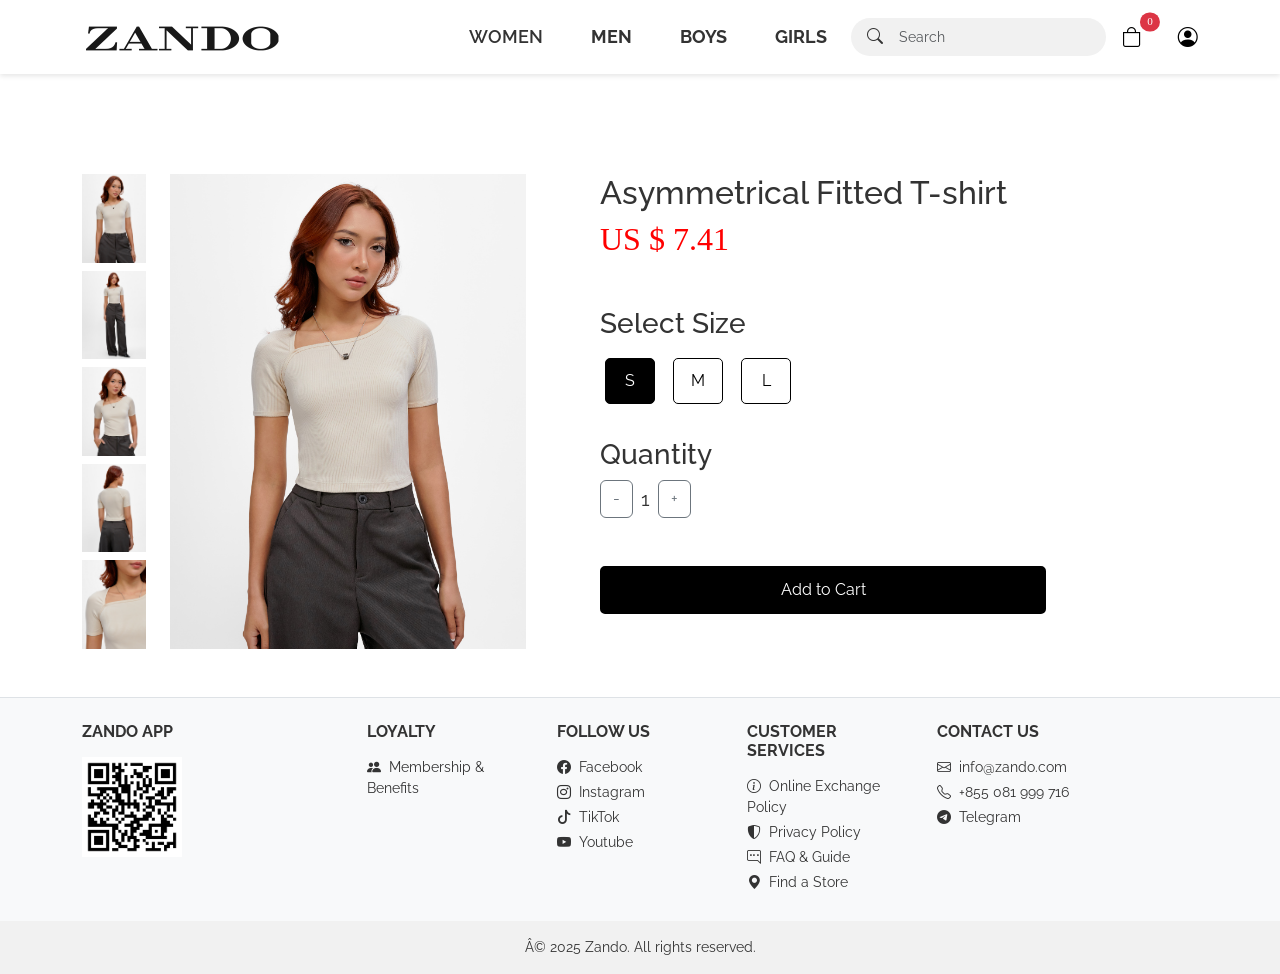
==== commit 2feeec44: "clean project remove secret file" ====
--- a/data.html
+++ b/data.html
@@ -1,4 +1,4 @@
-<!DOCTYPE html>
+﻿<!DOCTYPE html>
 <html lang="en">
   <head>
     <meta charset="UTF-8" />
@@ -9,11 +9,9 @@
     <link href="https://cdn.jsdelivr.net/npm/bootstrap-icons@1.10.5/font/bootstrap-icons.css" rel="stylesheet">
     <link href="https://cdn.jsdelivr.net/npm/aos@2.3.4/dist/aos.css" rel="stylesheet">
     <link rel="stylesheet" href="https://unpkg.com/swiper/swiper-bundle.min.css"/>
-    <link href="https://cdn.jsdelivr.net/npm/bootstrap@5.3.2/dist/css/bootstrap.min.css" rel="stylesheet">
-    <script src="https://cdn.jsdelivr.net/npm/bootstrap@5.3.2/dist/js/bootstrap.bundle.min.js"></script>
+    <script src="https://cdn.jsdelivr.net/npm/bootstrap@5.3.3/dist/js/bootstrap.bundle.min.js"></script>
     <link href="new_style.css" rel="stylesheet">
     <link rel="stylesheet" href="data.css" />
-    <link rel="stylesheet" href="new_style.css" />
   </head>
   <body>
      <!-- Navbar -->
@@ -156,9 +154,10 @@
           
             <a href="#" class="cart-icon"><i class="bi bi-person-circle fs-5" style="color: black;" onclick="openModal()"></i></a>
           </div>
-          
+      </div>
+
       <!-- Hamburger (Mobile Only) -->
-      <button class="navbar-toggler text-black d-lg-none" type="button" onclick="toggleMenu()" aria-label="Toggle navigation"><i class="bi bi-list"></i></button>
+      <button class="navbar-toggler text-black d-lg-none" type="button" onclick="toggleMenu()" aria-label="Toggle navigation"><span class="navbar-toggler-icon-custom" aria-hidden="true">&#9776;</span></button>
     </div>
   </nav>
   <!-- Fullscreen Mobile Menu -->
@@ -167,7 +166,7 @@
       <input type="text" class="search-input ps-5" placeholder="Search">
       <i class="bi bi-search position-absolute top-50 start-0 translate-middle-y ms-3"></i>
     </div>
-      <span class="close-btn" onclick="toggleMenu()">✖️</span>
+      <span class="close-btn" onclick="toggleMenu()">&times;</span>
       <ul class="text-center mt-5">
           <li><a href="NewInWomenAll.html" class="nav-link">WOMEN</a></li>
           <li><a href="NewInMenAll.html" class="nav-link">MEN</a></li>
@@ -313,7 +312,7 @@
   </div>
 
   <div class="text-center p-3 small" style="background-color: #f1f1f1;">
-      © 2025 Zando. All rights reserved.
+      Â© 2025 Zando. All rights reserved.
   </div>
 </footer>
 <script>
@@ -484,3 +483,6 @@
 </html>
 
 
+
+
+
--- a/new_style.css
+++ b/new_style.css
@@ -43,24 +43,20 @@
     align-items: center;
     justify-content: center;
     color: #111 !important;
+    position: relative;
+    z-index: 1002;
 }
 
 .navbar-toggler:focus {
     box-shadow: none;
 }
 
-.navbar-toggler .bi-list {
-    font-size: 1.8rem;
+.navbar-toggler-icon-custom {
+    font-size: 1.9rem;
+    font-weight: 700;
     color: #111;
     display: inline-block;
     line-height: 1;
-}
-
-/* Fallback in case icon font fails to load */
-.navbar-toggler .bi-list::before {
-    content: "\2630";
-    font-family: inherit !important;
-    font-weight: 700;
 }
 
 .navbar-logo {
@@ -255,13 +251,6 @@
     from { opacity: 0; transform: translateY(30px); }
     to { opacity: 1; transform: translateY(0); }
   }
-  .product-card {
-    transition: transform 0.3s ease, box-shadow 0.3s ease;
-  }
-  .product-card:hover {
-    transform: translateY(-5px);
-    /* box-shadow: 0 8px 20px rgba(0,0,0,0.1); */
-  }
   .card {
     transition: transform 0.3s ease, box-shadow 0.3s ease;
 }
@@ -305,8 +294,7 @@
 
 .swiper-button-next::after,
 .swiper-button-prev::after {
-  font-size: 24px; /* adjust this to make ">" or "<" bigger or smaller */
-  color: white;    /* optional: color of the arrow */
+  display: none;
 }
 .carousel-btn-group {
     top: 85%; /* lower position */
@@ -328,11 +316,6 @@
     opacity: 1;
     transform: translateY(0);
   }
-  .modal-content {
-    background-color: white;
-    padding: 3rem 1rem;
-  }
-
   .modal input::placeholder {
     color: gray;
     opacity: 0.7;
@@ -455,6 +438,19 @@
   }
 }
 
+@media (max-width: 991.98px) {
+  .navbar .container {
+    display: flex !important;
+    align-items: center !important;
+  }
+
+  .navbar-toggler.d-lg-none {
+    display: inline-flex !important;
+    visibility: visible !important;
+    margin-left: auto !important;
+  }
+}
+
 @media (min-width: 768px) and (max-width: 991.98px) {
   .card-img-top {
     height: 360px;
@@ -475,6 +471,7 @@
   font-size: 0.7rem;
 }
 .modal-content {
+  background-color: white;
   border-radius: 0;
   padding: 1.5rem;
 }
@@ -485,11 +482,6 @@
 }
 .tab-header.active {
   border-bottom: 3px solid black;
-}
-.form-control,
-.form-select {
-  /* border-radius: 0;
-  border: 1px solid #000; */
 }
 .btn-black {
   background-color: #000;
@@ -513,3 +505,5 @@
   border-bottom: none;
 }
 
+
+
